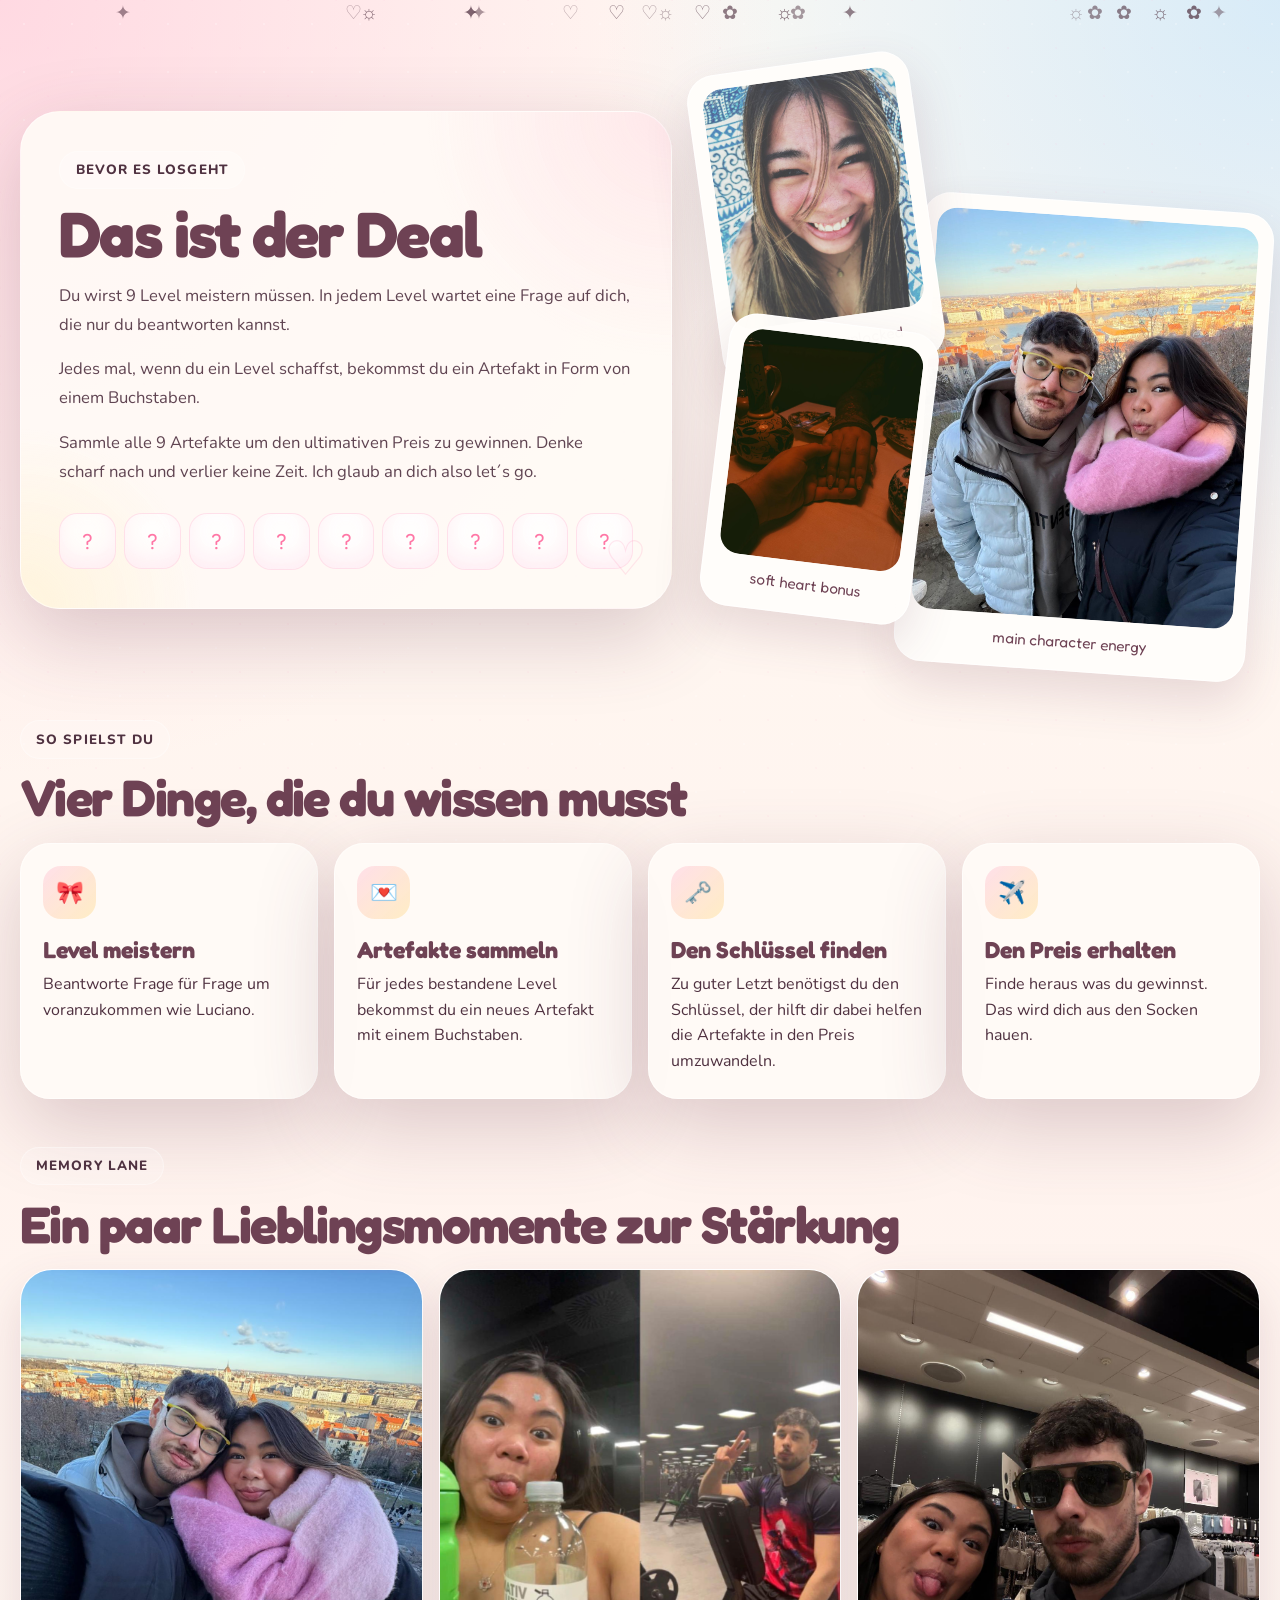
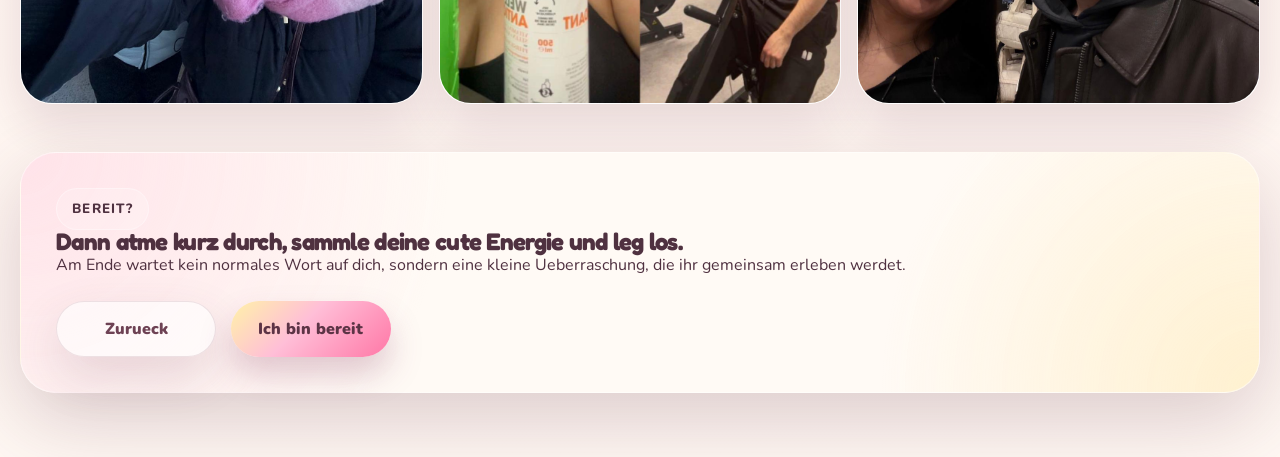
==== Niklas/explanation.html @ faf9d28f "Add files via upload" ====
<!DOCTYPE html>
<html lang="de">
  <head>
    <meta charset="UTF-8" />
    <meta
      name="viewport"
      content="width=device-width, initial-scale=1.0, viewport-fit=cover"
    />
    <meta http-equiv="Cache-Control" content="no-cache, no-store, must-revalidate" />
    <meta http-equiv="Pragma" content="no-cache" />
    <meta http-equiv="Expires" content="0" />
    <title>So funktioniert das Abenteuer</title>
    <meta
      name="description"
      content="Erklaerungsseite fuer ein suesses Jahrestags-Puzzle."
    />
    <link rel="preconnect" href="https://fonts.googleapis.com" />
    <link rel="preconnect" href="https://fonts.gstatic.com" crossorigin />
    <link
      href="https://fonts.googleapis.com/css2?family=Fredoka:wght@400;500;600;700&family=Nunito:wght@500;700;800&display=swap"
      rel="stylesheet"
    />
    <script>
      window.__assetVersion = String(Date.now());
      document.write(
        `<link rel="stylesheet" href="styles.css?v=${window.__assetVersion}" />`,
      );
    </script>
  </head>
  <body class="page page-explainer" id="top">
    <div class="page-sparkles" aria-hidden="true"></div>

    <main class="explainer-shell">
      <section class="intro-grid">
        <article class="story-card reveal">
          <p class="eyebrow">bevor es losgeht</p>
          <h1>Das ist der Deal</h1>
          <p class="story-copy">
             Du wirst 9 Level meistern müssen. In jedem Level wartet eine Frage auf dich, die nur du beantworten kannst.
          </p>
          <p class="story-copy">
            Jedes mal, wenn du ein Level schaffst, bekommst du ein Artefakt in Form von einem Buchstaben.
          </p>
          <p class="story-copy">
            Sammle alle 9 Artefakte um den ultimativen Preis zu gewinnen. Denke scharf nach und verlier keine Zeit. Ich glaub an dich also let´s go.
          </p>

          <div class="letter-preview" aria-label="Versteckte Buchstaben">
            <span>?</span>
            <span>?</span>
            <span>?</span>
            <span>?</span>
            <span>?</span>
            <span>?</span>
            <span>?</span>
            <span>?</span>
            <span>?</span>
          </div>
        </article>

        <aside class="polaroid-cluster reveal">
          <figure class="polaroid polaroid-large">
            <img
              src="assets/photos/IMG_0868.JPG"
              alt="Selfie von euch beiden mit Stadtblick"
              loading="eager"
            />
            <figcaption>main character energy</figcaption>
          </figure>
          <figure class="polaroid polaroid-small polaroid-top">
            <img
              src="assets/photos/IMG_0866.JPG"
              alt="Nahes Portrait mit einem grossen Lachen"
              loading="lazy"
            />
            <figcaption>happy clue unlocked</figcaption>
          </figure>
          <figure class="polaroid polaroid-small polaroid-bottom">
            <img
              src="assets/photos/IMG_0870.JPG"
              alt="Ein gehaltenes Haendchen beim Dinner"
              loading="lazy"
            />
            <figcaption>soft heart bonus</figcaption>
          </figure>
        </aside>
      </section>

      <section class="steps-section">
        <div class="section-heading reveal">
          <p class="eyebrow">so spielst du</p>
          <h2>Vier Dinge, die du wissen musst</h2>
        </div>

        <div class="steps-grid">
          <article class="step-card reveal">
            <span class="step-icon">🎀</span>
            <h3>Level meistern</h3>
            <p>
              Beantworte Frage für Frage um voranzukommen wie Luciano.
            </p>
          </article>

          <article class="step-card reveal">
            <span class="step-icon">💌</span>
            <h3>Artefakte sammeln</h3>
            <p>
              Für jedes bestandene Level bekommst du ein neues Artefakt mit
              einem Buchstaben.
            </p>
          </article>

          <article class="step-card reveal">
            <span class="step-icon">🗝️</span>
            <h3>Den Schlüssel finden</h3>
            <p>
              Zu guter Letzt benötigst du den Schlüssel, der hilft dir dabei helfen die Artefakte in den Preis umzuwandeln.
            </p>
          </article>

          <article class="step-card reveal">
            <span class="step-icon">✈️</span>
            <h3>Den Preis erhalten</h3>
            <p>
              Finde heraus was du gewinnst. Das wird dich aus den Socken hauen. 
            </p>
          </article>
        </div>
      </section>

      <section class="memory-strip-section reveal">
        <div class="section-heading">
          <p class="eyebrow">memory lane</p>
          <h2>Ein paar Lieblingsmomente zur Stärkung</h2>
        </div>

        <div class="memory-strip">
          <figure class="memory-card">
            <img
              src="assets/photos/IMG_0867.JPG"
              alt="Kuschel-Selfie von euch beiden mit Panorama im Hintergrund"
              loading="lazy"
            />
          </figure>
          <figure class="memory-card">
            <img
              src="assets/photos/IMG_0871.JPG"
              alt="Kussfoto im Aufzug"
              loading="lazy"
            />
          </figure>
          <figure class="memory-card">
            <img
              src="assets/photos/IMG_0876.JPG"
              alt="Portrait am Tisch in ruhiger Umgebung"
              loading="lazy"
            />
          </figure>
        </div>
      </section>

      <section class="closing-card reveal">
        <p class="eyebrow">bereit?</p>
        <h2>Dann atme kurz durch, sammle deine cute Energie und leg los.</h2>
        <p>
          Am Ende wartet kein normales Wort auf dich, sondern eine kleine
          Ueberraschung, die ihr gemeinsam erleben werdet.
        </p>

        <div class="closing-actions">
          <a class="secondary-button" href="index.html" data-nav>Zurueck</a>
          <a class="primary-button" href="game.html" data-nav>Ich bin bereit</a>
        </div>
      </section>
    </main>

    <script>
      document.write(
        `<script src="script.js?v=${window.__assetVersion}"><\/script>`,
      );
    </script>
  </body>
</html>
---- Niklas/styles.css ----
:root {
  --cream: #fff8f1;
  --paper: rgba(255, 250, 246, 0.92);
  --paper-strong: rgba(255, 253, 250, 0.98);
  --panel-glass: rgba(255, 247, 251, 0.2);
  --pink: #ff9abc;
  --pink-strong: #ff5f98;
  --pink-deep: #e14688;
  --peach: #ffc7aa;
  --butter: #ffe08b;
  --sky: #9ed5ff;
  --mint: #c9f3dc;
  --plum: #6e4254;
  --plum-deep: #4d2b3e;
  --cocoa: #4f3140;
  --ink-soft: rgba(79, 49, 64, 0.9);
  --line: rgba(133, 89, 109, 0.14);
  --line-strong: rgba(133, 89, 109, 0.22);
  --shadow: 0 26px 80px rgba(103, 58, 79, 0.24);
  --shadow-soft: 0 20px 48px rgba(103, 58, 79, 0.16);
  --shadow-ambient: 0 34px 110px rgba(110, 66, 84, 0.15);
  --radius-xl: 40px;
  --radius-lg: 30px;
  --radius-md: 24px;
  --radius-sm: 18px;
  --content-width: min(1240px, calc(100vw - 2.4rem));
  --safe-top: env(safe-area-inset-top, 0px);
  --safe-right: env(safe-area-inset-right, 0px);
  --safe-bottom: env(safe-area-inset-bottom, 0px);
  --safe-left: env(safe-area-inset-left, 0px);
  --ease-smooth: cubic-bezier(0.22, 1, 0.36, 1);
}

*,
*::before,
*::after {
  box-sizing: border-box;
}

html {
  scroll-behavior: smooth;
}

body {
  margin: 0;
  min-height: 100dvh;
  min-height: 100svh;
  font-family: "Nunito", sans-serif;
  -webkit-text-size-adjust: 100%;
  text-size-adjust: 100%;
  color: var(--cocoa);
  background:
    radial-gradient(circle at top left, rgba(255, 190, 212, 0.55), transparent 32%),
    radial-gradient(circle at top right, rgba(158, 213, 255, 0.4), transparent 28%),
    linear-gradient(180deg, #fffaf3 0%, #fff3ee 54%, #fff8f3 100%);
  overflow-x: hidden;
}

body::before {
  content: "";
  position: fixed;
  inset: 0;
  background-image:
    radial-gradient(rgba(255, 255, 255, 0.34) 0.8px, transparent 0.8px),
    radial-gradient(rgba(255, 197, 220, 0.16) 1px, transparent 1px);
  background-position: 0 0, 24px 24px;
  background-size: 48px 48px;
  pointer-events: none;
  opacity: 0.7;
  z-index: -2;
}

body.is-modal-open {
  overflow: hidden;
}

body.is-gift-open {
  overflow: hidden;
}

img {
  display: block;
  max-width: 100%;
}

a {
  color: inherit;
  text-decoration: none;
}

button,
a,
input,
textarea {
  -webkit-tap-highlight-color: transparent;
}

button,
a {
  touch-action: manipulation;
}

button,
input,
textarea {
  font: inherit;
}

button {
  border: 0;
  background: none;
  cursor: pointer;
  padding: 0;
}

input,
textarea {
  width: 100%;
  border: 0;
  background: transparent;
  color: var(--plum-deep);
  outline: none;
}

input::placeholder,
textarea::placeholder {
  color: rgba(110, 66, 84, 0.42);
}

.page {
  opacity: 0;
  transform: translateY(18px) scale(0.99);
  transition:
    opacity 0.65s var(--ease-smooth),
    transform 0.65s var(--ease-smooth);
}

.page.is-ready {
  opacity: 1;
  transform: none;
}

.page.is-leaving {
  opacity: 0;
  transform: translateY(-8px) scale(1.01);
}

.page-home,
.page-explainer,
.page-game {
  position: relative;
  isolation: isolate;
}

.page-home-video {
  background: #050507;
}

.page-home-video::before {
  display: none;
}

.intro-orb {
  position: fixed;
  z-index: -1;
  border-radius: 999px;
  filter: blur(20px);
  pointer-events: none;
  opacity: 0.9;
}

.intro-orb-left {
  inset: 12% auto auto -10%;
  width: min(34rem, 42vw);
  height: min(34rem, 42vw);
  background:
    radial-gradient(circle, rgba(255, 177, 214, 0.46) 0%, rgba(255, 177, 214, 0) 72%);
}

.intro-orb-right {
  inset: auto -10% 8% auto;
  width: min(30rem, 38vw);
  height: min(30rem, 38vw);
  background:
    radial-gradient(circle, rgba(255, 224, 155, 0.34) 0%, rgba(255, 224, 155, 0) 74%);
}

.floating-charms,
.page-sparkles {
  position: fixed;
  inset: 0;
  pointer-events: none;
  overflow: hidden;
  z-index: 1;
}

.sparkle {
  position: absolute;
  font-size: clamp(0.85rem, 2vw, 1.2rem);
  animation: floaty var(--duration, 12s) linear infinite;
  opacity: 0.8;
  filter: drop-shadow(0 6px 12px rgba(255, 255, 255, 0.3));
}

.hero-photo {
  position: fixed;
  inset: 0;
  z-index: -3;
  background-image:
    linear-gradient(180deg, rgba(49, 25, 38, 0.05), rgba(49, 25, 38, 0.5)),
    linear-gradient(115deg, rgba(255, 163, 194, 0.28), rgba(255, 210, 136, 0.18)),
    url("assets/photos/IMG_0867.JPG");
  background-size: cover;
  background-position: center;
  transform: scale(1.05);
  animation: slow-pan 18s ease-in-out infinite alternate;
}

.intro-video-shell {
  position: fixed;
  inset: 0;
  z-index: -3;
  overflow: hidden;
  background: #050507;
}

.intro-video {
  position: relative;
  z-index: 1;
  width: 100%;
  height: 100%;
  object-fit: cover;
  object-position: center center;
  transform: scale(1.02);
  opacity: 0;
  transition:
    transform 0.8s var(--ease-smooth),
    filter 0.8s var(--ease-smooth),
    opacity 0.8s var(--ease-smooth);
}

.page-home-video.is-intro-primed .intro-video,
.page-home-video.is-intro-loading .intro-video,
.page-home-video.is-intro-playing .intro-video,
.page-home-video.is-intro-complete .intro-video {
  opacity: 1;
}

.intro-video-poster {
  position: absolute;
  inset: 0;
  z-index: 2;
  width: 100%;
  height: 100%;
  object-fit: cover;
  object-position: center center;
  opacity: 1;
  transition: opacity 0.55s var(--ease-smooth);
  pointer-events: none;
}

.intro-video-vignette {
  position: absolute;
  inset: 0;
  z-index: 3;
  background:
    linear-gradient(90deg, rgba(20, 14, 18, 0.72) 0%, rgba(20, 14, 18, 0.46) 24%, rgba(20, 14, 18, 0.12) 44%, rgba(20, 14, 18, 0.08) 100%),
    linear-gradient(180deg, rgba(12, 10, 14, 0.12), rgba(12, 10, 14, 0.3));
  pointer-events: none;
  transition: opacity 0.5s var(--ease-smooth);
}

.page-home-video.is-intro-playing .intro-video-poster,
.page-home-video.is-intro-complete .intro-video-poster {
  opacity: 0;
}

.intro-home-shell {
  position: relative;
  min-height: 100dvh;
  min-height: 100svh;
  display: flex;
  align-items: center;
  justify-content: center;
  padding: clamp(1.4rem, 3vw, 3rem);
}

.intro-stage-shell {
  width: auto;
  color: rgba(255, 248, 244, 0.98);
}

.intro-invitation-card {
  position: relative;
  z-index: 2;
  display: grid;
  justify-items: center;
  gap: 1rem;
  width: auto;
  padding: 0;
  text-align: center;
  transition:
    opacity 0.7s var(--ease-smooth),
    transform 0.65s var(--ease-smooth),
    filter 0.7s var(--ease-smooth);
}

.intro-action-cluster {
  display: grid;
  justify-items: center;
}

.intro-go-button {
  display: inline-grid;
  place-items: center;
  min-width: clamp(7rem, 12vw, 8rem);
  min-height: 3.55rem;
  padding: 0.9rem 1.4rem;
  border-radius: 999px;
  background:
    linear-gradient(180deg, rgba(255, 246, 233, 0.14), rgba(255, 246, 233, 0.08));
  color: rgba(255, 244, 236, 0.96);
  font-family: "Fredoka", sans-serif;
  font-size: clamp(1rem, 1.8vw, 1.16rem);
  font-weight: 700;
  letter-spacing: 0.08em;
  box-shadow:
    0 18px 40px rgba(19, 11, 18, 0.24),
    inset 0 1px 0 rgba(255, 255, 255, 0.14);
  border: 1px solid rgba(255, 248, 240, 0.18);
  position: relative;
  isolation: isolate;
  transition:
    transform 0.28s var(--ease-smooth),
    box-shadow 0.28s var(--ease-smooth),
    opacity 0.45s var(--ease-smooth);
}

.intro-go-button::before,
.intro-go-button::after {
  content: "";
  position: absolute;
  inset: -0.45rem;
  z-index: -1;
  border-radius: inherit;
  border: 1px solid rgba(255, 240, 214, 0.1);
  opacity: 0.42;
  transition:
    transform 0.28s var(--ease-smooth),
    opacity 0.28s var(--ease-smooth);
}

.intro-go-button::after {
  inset: -0.85rem;
  opacity: 0.18;
  border-color: rgba(255, 205, 123, 0.14);
}

.intro-go-button span {
  position: relative;
  z-index: 1;
}

.intro-go-button:hover,
.intro-go-button:focus-visible {
  transform: translateY(-2px) scale(1.015);
  box-shadow:
    0 22px 46px rgba(19, 11, 18, 0.28),
    inset 0 1px 0 rgba(255, 255, 255, 0.18);
}

.intro-go-button:hover::before,
.intro-go-button:focus-visible::before {
  transform: scale(1.02);
}

.intro-go-button:hover::after,
.intro-go-button:focus-visible::after {
  transform: scale(1.04);
  opacity: 0.24;
}

.page-home-video.is-intro-playing .intro-invitation-card {
  opacity: 0;
  filter: blur(14px);
  transform: translateX(-18px) scale(0.97);
  pointer-events: none;
}

.page-home-video.is-intro-complete .intro-go-button {
  opacity: 0;
  transform: scale(0.9);
  pointer-events: none;
}

.page-home-video.is-intro-loading .intro-go-button {
  transform: scale(1.02);
  box-shadow:
    0 22px 48px rgba(19, 11, 18, 0.3),
    inset 0 1px 0 rgba(255, 255, 255, 0.16);
}

.page-home-video.is-intro-loading .intro-video,
.page-home-video.is-intro-playing .intro-video {
  transform: scale(1);
  filter: saturate(1.03) contrast(1.02);
}

.page-home-video.is-intro-playing .intro-video-vignette {
  opacity: 0.18;
}

.page-home-video.is-intro-complete .intro-video {
  transform: scale(1.035);
  filter: saturate(1.04) contrast(1.03) brightness(0.9);
}

.page-home-video.is-intro-complete .intro-video-vignette {
  opacity: 0.34;
}

.intro-finale-shell {
  display: grid;
  justify-items: center;
  gap: 0.9rem;
  margin-top: 0.1rem;
  opacity: 0;
  visibility: hidden;
  pointer-events: none;
  filter: blur(10px);
  transform: translateY(24px) scale(0.94);
  transition:
    opacity 0.95s var(--ease-smooth),
    transform 0.95s var(--ease-smooth),
    filter 0.95s var(--ease-smooth),
    visibility 0s linear 0.95s;
}

.intro-finale-eyebrow {
  margin: 0;
  font-size: 0.76rem;
  font-weight: 900;
  letter-spacing: 0.18em;
  text-transform: uppercase;
  color: rgba(255, 229, 206, 0.82);
  text-shadow: 0 10px 28px rgba(0, 0, 0, 0.26);
}

.intro-enter-button {
  display: inline-flex;
  align-items: center;
  justify-content: center;
  min-width: clamp(12rem, 26vw, 15rem);
  min-height: 4.25rem;
  padding: 1rem 1.8rem;
  border-radius: 999px;
  background: rgba(255, 251, 247, 0.1);
  color: rgba(255, 248, 242, 0.96);
  font-family: "Fredoka", sans-serif;
  font-size: clamp(1.1rem, 2vw, 1.32rem);
  font-weight: 700;
  letter-spacing: 0.03em;
  box-shadow:
    0 24px 64px rgba(7, 4, 8, 0.28),
    inset 0 1px 0 rgba(255, 255, 255, 0.42);
  border: 1px solid rgba(255, 255, 255, 0.34);
  backdrop-filter: blur(18px) saturate(1.08);
  -webkit-backdrop-filter: blur(18px) saturate(1.08);
  text-shadow: 0 10px 30px rgba(0, 0, 0, 0.24);
  transition:
    transform 0.28s var(--ease-smooth),
    box-shadow 0.28s var(--ease-smooth),
    filter 0.28s var(--ease-smooth),
    background 0.28s var(--ease-smooth),
    border-color 0.28s var(--ease-smooth);
}

.intro-enter-button:hover,
.intro-enter-button:focus-visible {
  transform: translateY(-3px) scale(1.018);
  box-shadow:
    0 30px 72px rgba(7, 4, 8, 0.34),
    inset 0 1px 0 rgba(255, 255, 255, 0.56);
  filter: saturate(1.06);
  background: rgba(255, 251, 247, 0.14);
  border-color: rgba(255, 255, 255, 0.5);
}

.page-home-video.is-intro-complete .intro-finale-shell {
  opacity: 1;
  visibility: visible;
  pointer-events: auto;
  filter: blur(0);
  transform: translateY(0) scale(1);
  transition-delay: 0.08s;
}

@media (max-aspect-ratio: 4 / 5) {
  .intro-video {
    object-fit: cover;
    object-position: 72% center;
  }

  .intro-video-poster {
    object-position: 72% center;
  }

  .intro-stage-shell {
    width: auto;
  }

  .intro-go-button {
    min-width: 6.65rem;
    min-height: 3.35rem;
    font-size: 0.98rem;
  }

  .intro-enter-button {
    min-width: clamp(11.5rem, 56vw, 14rem);
    min-height: 4rem;
  }
}

.hero-glow,
.game-aurora {
  position: fixed;
  border-radius: 999px;
  filter: blur(14px);
  pointer-events: none;
}

.hero-glow {
  z-index: -1;
}

.hero-glow-left {
  inset: auto auto 10% -8%;
  width: 34vw;
  height: 34vw;
  background: rgba(255, 178, 205, 0.32);
}

.hero-glow-right {
  inset: 10% -8% auto auto;
  width: 30vw;
  height: 30vw;
  background: rgba(255, 229, 154, 0.26);
}

.game-aurora {
  z-index: -1;
  opacity: 0.7;
}

.game-aurora-left {
  inset: auto auto 12% -10%;
  width: 30rem;
  height: 30rem;
  background: rgba(255, 174, 204, 0.28);
}

.game-aurora-right {
  inset: 4% -8% auto auto;
  width: 28rem;
  height: 28rem;
  background: rgba(157, 217, 255, 0.22);
}

.hero-shell,
.explainer-shell,
.game-topbar,
.game-shell {
  width: var(--content-width);
  margin: 0 auto;
}

.hero-shell {
  min-height: 100svh;
  display: grid;
  place-items: center;
  padding: 2rem 0;
}

.hero-card,
.story-card,
.step-card,
.closing-card,
.game-visual-card,
.quest-card,
.inventory-panel,
.levels-panel {
  border: 1px solid rgba(255, 255, 255, 0.46);
  box-shadow: var(--shadow);
}

.hero-card {
  width: min(42rem, 100%);
  background: rgba(255, 247, 251, 0.18);
  backdrop-filter: blur(22px);
  -webkit-backdrop-filter: blur(22px);
  border-radius: 42px;
  padding: clamp(2rem, 4vw, 3rem);
  text-align: center;
  color: #fffafc;
}

.eyebrow {
  display: inline-flex;
  align-items: center;
  gap: 0.45rem;
  margin: 0 0 0.9rem;
  padding: 0.55rem 0.95rem;
  border-radius: 999px;
  font-size: 0.84rem;
  font-weight: 800;
  letter-spacing: 0.08em;
  text-transform: uppercase;
  background: rgba(255, 255, 255, 0.18);
  border: 1px solid rgba(255, 255, 255, 0.34);
}

.eyebrow-soft {
  background: rgba(255, 255, 255, 0.72);
  border-color: rgba(141, 93, 113, 0.14);
  color: var(--plum);
}

.hero-card h1,
.story-card h1,
.section-heading h2,
.closing-card h2,
.game-brand h1,
.stage-photo-text h2,
.quest-header h2,
.panel-heading h2,
.artifact-modal-panel h2 {
  margin: 0;
  font-family: "Fredoka", sans-serif;
  font-weight: 700;
  line-height: 0.97;
  letter-spacing: -0.03em;
}

.hero-card h1 {
  font-size: clamp(3.1rem, 8vw, 5.8rem);
  text-wrap: balance;
}

.hero-copy {
  width: min(28rem, 100%);
  margin: 1.25rem auto 0;
  font-size: clamp(1rem, 2.6vw, 1.16rem);
  line-height: 1.65;
  color: rgba(255, 248, 252, 0.94);
}

.hero-pills {
  display: flex;
  flex-wrap: wrap;
  justify-content: center;
  gap: 0.8rem;
  margin-top: 1.7rem;
}

.hero-pills span {
  padding: 0.7rem 1rem;
  border-radius: 999px;
  background: rgba(255, 255, 255, 0.16);
  border: 1px solid rgba(255, 255, 255, 0.28);
  font-weight: 800;
  color: #fff7fb;
}

.primary-button,
.secondary-button,
.ghost-button,
.text-button,
.topbar-link {
  transition:
    transform 0.24s var(--ease-smooth),
    box-shadow 0.24s var(--ease-smooth),
    background-color 0.24s var(--ease-smooth),
    color 0.24s var(--ease-smooth),
    border-color 0.24s var(--ease-smooth),
    opacity 0.24s var(--ease-smooth);
}

.primary-button,
.secondary-button,
.ghost-button {
  display: inline-flex;
  justify-content: center;
  align-items: center;
  min-width: 10rem;
  padding: 1rem 1.6rem;
  border-radius: 999px;
  font-weight: 900;
  font-size: 1rem;
}

.primary-button {
  position: relative;
  isolation: isolate;
  overflow: hidden;
  background: linear-gradient(135deg, #fff2a8 0%, #ffbed7 44%, #ff77a6 100%);
  color: #5d3446;
  box-shadow: 0 18px 32px rgba(140, 66, 101, 0.26);
}

.primary-button::before {
  content: "";
  position: absolute;
  inset: 0;
  z-index: -1;
  background: linear-gradient(
    110deg,
    transparent 16%,
    rgba(255, 255, 255, 0.38) 48%,
    transparent 82%
  );
  transform: translateX(-125%);
}

.primary-button:hover::before,
.primary-button:focus-visible::before {
  animation: button-shine 1s var(--ease-smooth);
}

.secondary-button,
.ghost-button,
.topbar-link {
  background: rgba(255, 255, 255, 0.62);
  color: var(--plum);
  border: 1px solid rgba(141, 93, 113, 0.16);
  box-shadow: var(--shadow-soft);
}

.ghost-button {
  min-width: 0;
  padding: 0.9rem 1.2rem;
  background: rgba(255, 255, 255, 0.46);
  box-shadow: none;
}

.primary-button:hover,
.primary-button:focus-visible,
.secondary-button:hover,
.secondary-button:focus-visible,
.ghost-button:hover,
.ghost-button:focus-visible,
.topbar-link:hover,
.topbar-link:focus-visible,
.text-button:hover,
.text-button:focus-visible {
  transform: translateY(-3px) scale(1.02);
}

.primary-button--compact {
  min-width: 13rem;
  padding-inline: 1.5rem;
}

.hero-card .primary-button {
  margin-top: 1.95rem;
}

.page-explainer {
  position: relative;
}

.explainer-shell {
  padding: clamp(1.4rem, 3vw, 2rem) 0 clamp(3rem, 5vw, 4.5rem);
}

.intro-grid {
  display: grid;
  grid-template-columns: 1.08fr 0.92fr;
  gap: clamp(1.3rem, 3vw, 2rem);
  align-items: center;
  margin-top: 1rem;
}

.story-card {
  position: relative;
  overflow: hidden;
  padding: clamp(1.6rem, 3vw, 2.4rem);
  border-radius: var(--radius-xl);
  background:
    radial-gradient(circle at top right, rgba(255, 184, 205, 0.28), transparent 30%),
    radial-gradient(circle at bottom left, rgba(255, 233, 162, 0.3), transparent 22%),
    var(--paper);
}

.story-card::after {
  content: "♡";
  position: absolute;
  right: 1.5rem;
  bottom: 1rem;
  font-size: 3rem;
  color: rgba(255, 149, 188, 0.22);
}

.story-card h1 {
  font-size: clamp(2.6rem, 5vw, 4.4rem);
  color: var(--plum);
  text-wrap: balance;
}

.story-copy {
  margin: 1rem 0 0;
  font-size: 1.04rem;
  line-height: 1.74;
  color: var(--ink-soft);
}

.letter-preview {
  display: grid;
  grid-template-columns: repeat(9, minmax(0, 1fr));
  gap: 0.5rem;
  margin-top: 1.6rem;
}

.letter-preview span {
  display: grid;
  place-items: center;
  aspect-ratio: 1;
  border-radius: 18px;
  font-family: "Fredoka", sans-serif;
  font-size: 1.35rem;
  color: #ff77a6;
  background: rgba(255, 255, 255, 0.8);
  border: 1px solid rgba(255, 166, 195, 0.34);
  box-shadow: inset 0 -10px 20px rgba(255, 220, 232, 0.45);
}

.polaroid-cluster {
  position: relative;
  min-height: 39rem;
}

.polaroid {
  position: absolute;
  margin: 0;
  padding: 0.9rem 0.9rem 1.2rem;
  border-radius: 28px;
  background: var(--paper-strong);
  box-shadow: var(--shadow-soft);
  border: 1px solid rgba(255, 255, 255, 0.75);
}

.polaroid img {
  width: 100%;
  aspect-ratio: 4 / 5;
  object-fit: cover;
  border-radius: 20px;
}

.polaroid figcaption {
  padding-top: 0.85rem;
  text-align: center;
  font-family: "Fredoka", sans-serif;
  font-size: 0.95rem;
  color: var(--plum);
}

.polaroid-large {
  right: 0;
  bottom: 0;
  width: min(22rem, 82%);
  transform: rotate(4deg);
}

.polaroid-top {
  left: 0;
  top: 0.9rem;
  width: min(14rem, 52%);
  transform: rotate(-8deg);
}

.polaroid-bottom {
  left: 0.6rem;
  bottom: 3.5rem;
  width: min(13.2rem, 48%);
  transform: rotate(7deg);
}

.steps-section,
.memory-strip-section,
.closing-card {
  margin-top: clamp(2rem, 4vw, 3rem);
}

.section-heading h2 {
  font-size: clamp(2.2rem, 4vw, 3.3rem);
  color: var(--plum);
}

.steps-grid {
  display: grid;
  grid-template-columns: repeat(4, minmax(0, 1fr));
  gap: 1rem;
  margin-top: 1.25rem;
}

.step-card {
  padding: 1.4rem;
  border-radius: 30px;
  background: rgba(255, 251, 247, 0.9);
}

.step-icon {
  display: inline-grid;
  place-items: center;
  width: 3.3rem;
  height: 3.3rem;
  border-radius: 18px;
  background: linear-gradient(135deg, rgba(255, 196, 219, 0.5), rgba(255, 231, 177, 0.72));
  font-size: 1.4rem;
}

.step-card h3 {
  margin: 1rem 0 0.55rem;
  font-family: "Fredoka", sans-serif;
  font-size: 1.45rem;
  color: var(--plum);
}

.step-card p,
.closing-card p {
  margin: 0;
  line-height: 1.62;
}

.memory-strip {
  display: grid;
  grid-template-columns: repeat(3, minmax(0, 1fr));
  gap: 1rem;
  margin-top: 1.25rem;
}

.memory-card {
  margin: 0;
  border-radius: 32px;
  overflow: hidden;
  background: rgba(255, 255, 255, 0.72);
  box-shadow: var(--shadow-soft);
  border: 1px solid rgba(255, 255, 255, 0.65);
  aspect-ratio: 1 / 1.08;
}

.memory-card img {
  width: 100%;
  height: 100%;
  object-fit: cover;
}

.closing-card {
  padding: clamp(1.5rem, 3vw, 2.2rem);
  border-radius: 36px;
  background:
    radial-gradient(circle at top left, rgba(255, 217, 228, 0.7), transparent 34%),
    radial-gradient(circle at bottom right, rgba(255, 232, 173, 0.52), transparent 30%),
    rgba(255, 250, 245, 0.94);
}

.closing-actions {
  display: flex;
  flex-wrap: wrap;
  gap: 0.9rem;
  margin-top: 1.4rem;
}

.page-game {
  background:
    radial-gradient(circle at top left, rgba(255, 192, 212, 0.45), transparent 28%),
    radial-gradient(circle at top right, rgba(153, 220, 255, 0.24), transparent 24%),
    linear-gradient(180deg, #fff7f5 0%, #fff4ef 38%, #fff9f4 100%);
}

.game-topbar {
  position: sticky;
  top: 1rem;
  z-index: 12;
  display: flex;
  align-items: center;
  justify-content: space-between;
  gap: 1rem;
  padding: 1rem 1.2rem;
  margin-top: 1rem;
  border-radius: 30px;
  background: rgba(255, 249, 246, 0.72);
  backdrop-filter: blur(18px);
  -webkit-backdrop-filter: blur(18px);
  border: 1px solid rgba(255, 255, 255, 0.58);
  box-shadow: var(--shadow-ambient);
}

.game-brand {
  text-align: center;
}

.game-brand h1 {
  font-size: clamp(1.9rem, 4vw, 3rem);
  color: var(--plum);
}

.topbar-link {
  display: inline-flex;
  align-items: center;
  justify-content: center;
  min-height: 3rem;
  padding: 0.9rem 1.1rem;
  border-radius: 999px;
  font-weight: 800;
}

.text-button {
  padding: 0.75rem 1rem;
  border-radius: 999px;
  font-weight: 800;
  color: rgba(79, 49, 64, 0.72);
}

.game-shell {
  display: grid;
  grid-template-columns: minmax(0, 1.3fr) minmax(320px, 0.92fr);
  gap: 1.2rem;
  padding: 1.2rem 0 3.4rem;
  align-items: start;
}

.game-main-column,
.game-side-column {
  display: grid;
  gap: 1.15rem;
}

.game-side-column {
  position: sticky;
  top: 7rem;
}

.game-visual-card,
.quest-card,
.inventory-panel,
.levels-panel {
  position: relative;
  overflow: hidden;
  border-radius: 36px;
  background:
    radial-gradient(circle at top right, rgba(255, 209, 223, 0.22), transparent 30%),
    rgba(255, 252, 249, 0.88);
  backdrop-filter: blur(18px);
  -webkit-backdrop-filter: blur(18px);
}

.game-visual-card {
  padding: 0;
  overflow: hidden;
}

.stage-photo-frame {
  position: relative;
  overflow: hidden;
  border-radius: inherit;
  min-height: clamp(34rem, 58vh, 44rem);
  background: rgba(255, 255, 255, 0.54);
}

.stage-photo {
  width: 100%;
  height: 100%;
  object-fit: cover;
  transition:
    transform 0.75s var(--ease-smooth),
    filter 0.75s var(--ease-smooth);
}

.stage-photo-overlay {
  position: absolute;
  inset: 0;
  background:
    linear-gradient(180deg, rgba(49, 28, 41, 0.02) 0%, rgba(49, 28, 41, 0.12) 34%, rgba(25, 14, 20, 0.78) 100%),
    linear-gradient(90deg, rgba(26, 15, 22, 0.32) 0%, rgba(26, 15, 22, 0.08) 34%, rgba(26, 15, 22, 0.08) 100%),
    radial-gradient(circle at top right, rgba(255, 191, 214, 0.16), transparent 26%);
}

.stage-photo-copy {
  position: absolute;
  inset: auto 1.25rem 1.25rem;
  display: grid;
  gap: 0.95rem;
  width: min(46rem, calc(100% - 2.5rem));
  color: #fff8fb;
}

.stage-photo-badges {
  display: flex;
  flex-wrap: wrap;
  gap: 0.7rem;
  margin: 0;
}

.stage-badge {
  display: inline-flex;
  align-items: center;
  justify-content: center;
  min-height: 3rem;
  padding: 0.72rem 1.15rem;
  border-radius: 999px;
  background:
    linear-gradient(180deg, rgba(255, 250, 247, 0.28), rgba(255, 250, 247, 0.18));
  border: 1px solid rgba(255, 255, 255, 0.34);
  box-shadow:
    0 18px 40px rgba(20, 11, 17, 0.2),
    inset 0 1px 0 rgba(255, 255, 255, 0.24);
  backdrop-filter: blur(18px);
  -webkit-backdrop-filter: blur(18px);
  font-size: 0.94rem;
  font-weight: 900;
  letter-spacing: 0.05em;
  text-transform: uppercase;
}

.stage-photo-text {
  position: relative;
  display: grid;
  gap: 0.7rem;
  width: min(40rem, 100%);
  padding: 1.3rem 1.35rem 1.45rem;
  border-radius: 32px;
  background:
    linear-gradient(180deg, rgba(40, 23, 33, 0.18), rgba(40, 23, 33, 0.42));
  border: 1px solid rgba(255, 255, 255, 0.14);
  box-shadow:
    0 30px 72px rgba(18, 10, 16, 0.28),
    inset 0 1px 0 rgba(255, 255, 255, 0.14);
  backdrop-filter: blur(18px);
  -webkit-backdrop-filter: blur(18px);
}

.stage-photo-text::before {
  content: "";
  width: 4.2rem;
  height: 0.26rem;
  border-radius: 999px;
  background: linear-gradient(90deg, rgba(255, 213, 114, 0.96), rgba(255, 137, 183, 0.96));
  box-shadow: 0 8px 20px rgba(255, 135, 181, 0.28);
}

.stage-kicker {
  margin: 0;
  font-size: 0.78rem;
  font-weight: 900;
  letter-spacing: 0.18em;
  text-transform: uppercase;
  color: rgba(255, 236, 243, 0.78);
}

.stage-photo-text h2 {
  margin: 0;
  font-size: clamp(3.45rem, 6.2vw, 5.8rem);
  line-height: 0.92;
  letter-spacing: -0.05em;
  text-wrap: balance;
  text-shadow: 0 18px 44px rgba(0, 0, 0, 0.28);
}

.quest-card,
.inventory-panel,
.levels-panel {
  padding: 1.35rem;
}

.quest-header {
  display: flex;
  justify-content: space-between;
  align-items: start;
  gap: 1rem;
}

.quest-header h2 {
  font-size: clamp(2rem, 4vw, 3rem);
  color: var(--plum);
  text-wrap: balance;
}

.quest-progress-card {
  min-width: 8.9rem;
  padding: 1rem 1rem 0.9rem;
  border-radius: 24px;
  background: linear-gradient(180deg, rgba(255, 241, 247, 0.92), rgba(255, 255, 255, 0.68));
  border: 1px solid rgba(255, 190, 212, 0.32);
  text-align: right;
}

.quest-progress-value {
  display: block;
  font-family: "Fredoka", sans-serif;
  font-size: 1.8rem;
  color: var(--pink-deep);
}

.quest-progress-label {
  display: block;
  margin-top: 0.2rem;
  font-size: 0.82rem;
  font-weight: 800;
  letter-spacing: 0.06em;
  text-transform: uppercase;
  color: rgba(79, 49, 64, 0.52);
}

.progress-bar-shell {
  position: relative;
  overflow: hidden;
  width: 100%;
  height: 0.92rem;
  margin-top: 1.2rem;
  border-radius: 999px;
  background: rgba(255, 223, 234, 0.75);
}

.progress-bar-fill {
  position: relative;
  overflow: hidden;
  width: 0;
  height: 100%;
  border-radius: inherit;
  background:
    linear-gradient(90deg, #ff8ab2 0%, #ffb1d0 38%, #ffe68f 100%);
  box-shadow: 0 0 16px rgba(255, 121, 167, 0.22);
  transition: width 0.9s var(--ease-smooth);
}

.progress-bar-fill::after {
  content: "";
  position: absolute;
  inset: 0;
  background: linear-gradient(
    110deg,
    transparent 0%,
    rgba(255, 255, 255, 0.45) 36%,
    transparent 72%
  );
  animation: progress-sheen 2.8s linear infinite;
}

.quest-copy {
  margin-top: 1.25rem;
}

.quest-prompt {
  margin: 0;
  font-size: clamp(1.15rem, 2vw, 1.3rem);
  line-height: 1.7;
  color: var(--plum-deep);
  white-space: pre-line;
}

.quest-helper {
  margin: 0.75rem 0 0;
  font-size: 0.98rem;
  line-height: 1.65;
  color: rgba(79, 49, 64, 0.64);
  white-space: pre-line;
}

.quest-state {
  margin-top: 1.25rem;
}

.field-label {
  display: inline-block;
  margin-bottom: 0.65rem;
  font-size: 0.96rem;
  font-weight: 800;
  color: var(--plum);
}

.answer-form {
  display: block;
}

.answer-shell {
  display: grid;
  grid-template-columns: minmax(0, 1fr) auto;
  gap: 0.9rem;
  align-items: center;
  padding: 0.8rem;
  border-radius: 26px;
  background:
    linear-gradient(180deg, rgba(255, 255, 255, 0.92), rgba(255, 246, 250, 0.82));
  border: 1px solid rgba(255, 190, 212, 0.36);
  box-shadow: inset 0 1px 0 rgba(255, 255, 255, 0.7);
  transition:
    border-color 0.24s var(--ease-smooth),
    box-shadow 0.24s var(--ease-smooth),
    transform 0.24s var(--ease-smooth);
}

.answer-shell:focus-within {
  border-color: rgba(225, 70, 136, 0.5);
  box-shadow:
    0 0 0 6px rgba(255, 176, 208, 0.16),
    inset 0 1px 0 rgba(255, 255, 255, 0.9);
  transform: translateY(-1px);
}

.answer-input-region {
  min-width: 0;
}

.answer-input {
  min-height: 3.25rem;
  font-size: 1.06rem;
  font-weight: 800;
}

.answer-input--textarea {
  min-height: 7.5rem;
  resize: vertical;
  padding-top: 0.5rem;
}

.quest-actions {
  display: flex;
  flex-wrap: wrap;
  gap: 0.75rem;
  margin-top: 0.95rem;
}

.hint-card,
.feedback-bubble,
.quest-empty-state {
  margin-top: 1rem;
  border-radius: 24px;
  padding: 1rem 1.05rem;
}

.hint-card {
  background:
    radial-gradient(circle at top right, rgba(255, 224, 167, 0.56), transparent 34%),
    rgba(255, 249, 239, 0.96);
  border: 1px solid rgba(255, 211, 124, 0.32);
}

.hint-card-label {
  margin: 0;
  font-size: 0.8rem;
  font-weight: 900;
  letter-spacing: 0.08em;
  text-transform: uppercase;
  color: rgba(79, 49, 64, 0.5);
}

.hint-card-copy {
  margin: 0.45rem 0 0;
  line-height: 1.65;
  white-space: pre-line;
}

.feedback-bubble {
  border: 1px solid transparent;
  opacity: 0;
  transform: translateY(10px);
  transition:
    opacity 0.35s var(--ease-smooth),
    transform 0.35s var(--ease-smooth);
}

.feedback-bubble.is-visible {
  opacity: 1;
  transform: translateY(0);
}

.feedback-bubble[data-tone="success"] {
  background: rgba(231, 255, 242, 0.92);
  border-color: rgba(122, 202, 148, 0.34);
  color: #2e6641;
}

.feedback-bubble[data-tone="error"] {
  background: rgba(255, 241, 245, 0.95);
  border-color: rgba(239, 120, 160, 0.28);
  color: #914461;
}

.feedback-bubble[data-tone="info"] {
  background: rgba(241, 248, 255, 0.95);
  border-color: rgba(121, 177, 221, 0.28);
  color: #38627d;
}

.quest-empty-state {
  background:
    radial-gradient(circle at top right, rgba(255, 209, 223, 0.35), transparent 34%),
    rgba(255, 252, 247, 0.98);
  border: 1px dashed rgba(225, 70, 136, 0.24);
}

.quest-empty-state h3 {
  margin: 0;
  font-family: "Fredoka", sans-serif;
  font-size: 1.6rem;
  color: var(--plum);
}

.quest-empty-state p {
  margin: 0.6rem 0 0;
  line-height: 1.65;
}

.quest-card.is-level-complete {
  box-shadow:
    var(--shadow),
    0 0 0 1px rgba(255, 195, 214, 0.3) inset;
}

.panel-heading h2 {
  font-size: clamp(1.7rem, 3vw, 2.45rem);
  color: var(--plum);
}

.artifact-grid {
  display: grid;
  grid-template-columns: repeat(3, minmax(0, 1fr));
  gap: 0.9rem;
  margin-top: 1rem;
}

.artifact-slot {
  position: relative;
  isolation: isolate;
  overflow: hidden;
  aspect-ratio: 1 / 1.08;
  min-height: 0;
  border-radius: 28px;
  padding: 0;
  background:
    linear-gradient(180deg, rgba(255, 255, 255, 0.88), rgba(255, 243, 248, 0.76));
  border: 1px solid rgba(255, 199, 221, 0.28);
  box-shadow:
    inset 0 1px 0 rgba(255, 255, 255, 0.74),
    0 18px 36px rgba(126, 70, 95, 0.08);
  transition:
    transform 0.32s var(--ease-smooth),
    box-shadow 0.32s var(--ease-smooth),
    border-color 0.32s var(--ease-smooth),
    filter 0.32s var(--ease-smooth);
}

.artifact-slot::before {
  content: "";
  position: absolute;
  inset: 0;
  background-image:
    linear-gradient(180deg, rgba(29, 16, 24, 0.16), rgba(29, 16, 24, 0.46)),
    var(--artifact-image);
  background-size: cover;
  background-position: center;
  opacity: 0.08;
  transform: scale(1.08);
  filter: saturate(0.92);
  transition:
    opacity 0.42s var(--ease-smooth),
    transform 0.42s var(--ease-smooth),
    filter 0.42s var(--ease-smooth);
}

.artifact-slot::after {
  content: "";
  position: absolute;
  inset: auto 14% 10%;
  height: 0.7rem;
  border-radius: 999px;
  background: linear-gradient(90deg, rgba(255, 146, 188, 0.26), rgba(255, 225, 138, 0.64));
  filter: blur(10px);
  opacity: 0.8;
}

.artifact-slot.is-unlocked {
  background:
    linear-gradient(180deg, rgba(56, 31, 44, 0.94), rgba(89, 49, 71, 0.96));
  border-color: rgba(255, 209, 143, 0.38);
  box-shadow:
    0 24px 50px rgba(225, 70, 136, 0.14),
    inset 0 0 0 1px rgba(255, 230, 176, 0.16);
}

.artifact-slot.is-unlocked::before {
  opacity: 0.96;
  transform: scale(1.02);
  filter: saturate(1.02) contrast(1.05);
}

.artifact-slot.is-active-level {
  transform: translateY(-4px) scale(1.015);
  box-shadow:
    0 26px 56px rgba(225, 70, 136, 0.18),
    inset 0 0 0 1px rgba(255, 218, 160, 0.36);
}

.artifact-slot-stage {
  position: relative;
  z-index: 1;
  display: grid;
  place-items: center;
  min-height: 100%;
  padding: 0.75rem;
}

.artifact-slot-index {
  position: absolute;
  top: 0.75rem;
  left: 0.75rem;
  display: inline-flex;
  align-items: center;
  justify-content: center;
  min-width: 2.3rem;
  min-height: 2.3rem;
  padding: 0.35rem 0.55rem;
  border-radius: 999px;
  background: rgba(255, 252, 248, 0.16);
  border: 1px solid rgba(255, 255, 255, 0.2);
  backdrop-filter: blur(12px);
  -webkit-backdrop-filter: blur(12px);
  font-weight: 900;
  letter-spacing: 0.08em;
  text-transform: uppercase;
  color: rgba(255, 248, 252, 0.88);
}

.artifact-slot-core {
  position: relative;
  display: grid;
  place-items: center;
  width: 72%;
  aspect-ratio: 1 / 1;
  margin-top: 0.9rem;
  border-radius: 999px;
  background:
    radial-gradient(circle at top, rgba(255, 242, 189, 0.5), transparent 36%),
    rgba(255, 251, 248, 0.12);
  border: 1px solid rgba(255, 255, 255, 0.18);
  backdrop-filter: blur(12px);
  -webkit-backdrop-filter: blur(12px);
  box-shadow:
    inset 0 1px 0 rgba(255, 255, 255, 0.28),
    0 18px 40px rgba(17, 9, 15, 0.2);
}

.artifact-slot-core::before {
  content: "";
  position: absolute;
  inset: 10%;
  border-radius: 999px;
  border: 1px solid rgba(255, 255, 255, 0.14);
}

.artifact-slot.is-active-level.is-unlocked .artifact-slot-core {
  animation: artifact-slot-breathe 3.4s ease-in-out infinite;
}

.artifact-slot-letter {
  font-family: "Fredoka", sans-serif;
  font-size: clamp(2.35rem, 4vw, 3.3rem);
  line-height: 1;
  color: rgba(255, 250, 244, 0.98);
  text-shadow:
    0 10px 26px rgba(255, 190, 96, 0.26),
    0 4px 14px rgba(8, 5, 8, 0.22);
}

.artifact-slot-locked {
  font-family: "Fredoka", sans-serif;
  font-size: clamp(2rem, 3.8vw, 2.8rem);
  line-height: 1;
  color: rgba(255, 248, 252, 0.52);
}

.level-list {
  display: grid;
  gap: 0.8rem;
  margin-top: 1rem;
}

.level-tile {
  display: grid;
  grid-template-columns: 5.5rem minmax(0, 1fr) auto;
  gap: 0.8rem;
  align-items: center;
  padding: 0.75rem;
  border-radius: 24px;
  background:
    linear-gradient(180deg, rgba(255, 255, 255, 0.88), rgba(255, 248, 251, 0.8));
  border: 1px solid rgba(255, 203, 223, 0.25);
  box-shadow: inset 0 1px 0 rgba(255, 255, 255, 0.72);
  text-align: left;
  transition:
    transform 0.28s var(--ease-smooth),
    border-color 0.28s var(--ease-smooth),
    box-shadow 0.28s var(--ease-smooth),
    opacity 0.28s var(--ease-smooth);
}

.level-tile:hover,
.level-tile:focus-visible {
  transform: translateY(-2px);
  border-color: rgba(225, 70, 136, 0.34);
}

.level-tile.is-active {
  box-shadow:
    0 18px 38px rgba(225, 70, 136, 0.12),
    inset 0 0 0 1px rgba(255, 183, 209, 0.38);
}

.level-tile.is-complete {
  background:
    radial-gradient(circle at top right, rgba(255, 226, 163, 0.38), transparent 30%),
    linear-gradient(180deg, rgba(255, 255, 255, 0.95), rgba(255, 243, 248, 0.84));
}

.level-tile.is-sealed .level-state-pill {
  color: rgba(79, 49, 64, 0.42);
}

.level-tile.is-sealed {
  cursor: not-allowed;
}

.level-tile.is-sealed:hover,
.level-tile.is-sealed:focus-visible {
  transform: none;
  border-color: rgba(255, 203, 223, 0.25);
}

.level-thumb {
  position: relative;
  overflow: hidden;
  aspect-ratio: 1 / 1;
  border-radius: 18px;
  background:
    linear-gradient(180deg, rgba(255, 253, 252, 0.9), rgba(255, 243, 248, 0.8));
  box-shadow:
    inset 0 1px 0 rgba(255, 255, 255, 0.86),
    0 14px 28px rgba(119, 66, 89, 0.08);
}

.level-thumb img {
  width: 100%;
  height: 100%;
  object-fit: cover;
}

.level-thumb-placeholder {
  position: absolute;
  inset: 0;
  display: grid;
  place-items: center;
  align-content: center;
  gap: 0.6rem;
  background:
    radial-gradient(circle at top left, rgba(255, 224, 176, 0.34), transparent 38%),
    radial-gradient(circle at bottom right, rgba(255, 196, 221, 0.34), transparent 42%),
    linear-gradient(180deg, rgba(255, 251, 249, 0.96), rgba(250, 239, 245, 0.92));
}

.level-thumb-lock {
  position: relative;
  width: 1.3rem;
  height: 1rem;
  border-radius: 0.32rem;
  background: linear-gradient(180deg, rgba(122, 82, 102, 0.88), rgba(88, 56, 74, 0.92));
  box-shadow:
    0 10px 18px rgba(79, 49, 64, 0.16),
    inset 0 1px 0 rgba(255, 255, 255, 0.18);
}

.level-thumb-lock::before {
  content: "";
  position: absolute;
  left: 50%;
  bottom: calc(100% - 0.12rem);
  width: 0.86rem;
  height: 0.7rem;
  border: 0.16rem solid rgba(107, 70, 90, 0.86);
  border-bottom: 0;
  border-radius: 999px 999px 0 0;
  transform: translateX(-50%);
}

.level-thumb-lock::after {
  content: "";
  position: absolute;
  inset: 0.34rem auto auto 50%;
  width: 0.18rem;
  height: 0.24rem;
  border-radius: 999px;
  background: rgba(255, 241, 246, 0.86);
  transform: translateX(-50%);
  box-shadow: 0 0.28rem 0 0 rgba(255, 241, 246, 0.86);
}

.level-thumb-label {
  font-size: 0.68rem;
  font-weight: 900;
  letter-spacing: 0.14em;
  text-transform: uppercase;
  color: rgba(79, 49, 64, 0.56);
}

.level-thumb::after {
  content: "";
  position: absolute;
  inset: 0;
  background: linear-gradient(180deg, transparent, rgba(71, 40, 57, 0.12));
}

.level-tile.is-sealed .level-thumb::after {
  background: linear-gradient(180deg, rgba(255, 255, 255, 0.02), rgba(71, 40, 57, 0.06));
}

.level-copy {
  min-width: 0;
}

.level-kicker {
  margin: 0;
  font-size: 0.75rem;
  font-weight: 900;
  letter-spacing: 0.08em;
  text-transform: uppercase;
  color: rgba(79, 49, 64, 0.5);
}

.level-name {
  margin: 0.18rem 0 0;
  font-family: "Fredoka", sans-serif;
  font-size: 1.1rem;
  color: var(--plum);
}

.level-desc {
  margin: 0.28rem 0 0;
  font-size: 0.9rem;
  line-height: 1.4;
  color: rgba(79, 49, 64, 0.64);
}

.level-state-pill {
  display: inline-flex;
  align-items: center;
  justify-content: center;
  padding: 0.5rem 0.75rem;
  border-radius: 999px;
  font-size: 0.75rem;
  font-weight: 900;
  letter-spacing: 0.08em;
  text-transform: uppercase;
  background: rgba(255, 248, 252, 0.8);
  color: var(--pink-deep);
  border: 1px solid rgba(255, 190, 212, 0.24);
}

.finale-shell {
  width: var(--content-width);
  margin: 0 auto 3.8rem;
  padding: 1.4rem;
  scroll-margin-block: 8vh;
  border-radius: 40px;
  background:
    radial-gradient(circle at top right, rgba(255, 213, 149, 0.26), transparent 26%),
    radial-gradient(circle at bottom left, rgba(255, 191, 216, 0.22), transparent 28%),
    rgba(255, 250, 247, 0.88);
  border: 1px solid rgba(255, 255, 255, 0.6);
  box-shadow: var(--shadow);
}

.finale-intro-card {
  display: grid;
  gap: 0.8rem;
  align-items: center;
  justify-items: center;
  text-align: center;
}

.finale-intro-card h2 {
  margin: 0;
  font-family: "Fredoka", sans-serif;
  font-size: clamp(2.2rem, 4.8vw, 3.7rem);
  line-height: 0.98;
  color: var(--plum);
  text-wrap: balance;
}

.finale-intro-copy {
  margin: 0;
  max-width: 44rem;
  line-height: 1.7;
  color: rgba(79, 49, 64, 0.78);
  text-align: center;
}

.finale-reveal-strip {
  display: grid;
  grid-template-columns: repeat(2, minmax(0, 1fr));
  gap: 0.9rem;
  width: min(46rem, 100%);
  margin-inline: auto;
}

.finale-reveal-card {
  display: grid;
  gap: 0.35rem;
  padding: 1rem 1.05rem;
  border-radius: 24px;
  background:
    linear-gradient(180deg, rgba(255, 255, 255, 0.92), rgba(255, 244, 249, 0.84));
  border: 1px solid rgba(255, 201, 223, 0.26);
  box-shadow: inset 0 1px 0 rgba(255, 255, 255, 0.84);
}

.finale-reveal-label {
  font-size: 0.78rem;
  font-weight: 900;
  letter-spacing: 0.08em;
  text-transform: uppercase;
  color: rgba(79, 49, 64, 0.46);
}

.finale-reveal-value {
  font-family: "Fredoka", sans-serif;
  font-size: clamp(1.2rem, 2vw, 1.65rem);
  line-height: 1.2;
  color: var(--plum);
}

.finale-key-pill {
  display: inline-grid;
  grid-template-columns: auto auto auto;
  align-items: center;
  gap: 0.9rem;
  padding: 0.95rem 1.1rem;
  border-radius: 999px;
  background:
    linear-gradient(135deg, rgba(255, 250, 209, 0.92), rgba(255, 230, 242, 0.86));
  border: 1px solid rgba(255, 210, 137, 0.34);
  box-shadow: 0 18px 42px rgba(225, 157, 82, 0.13);
  justify-self: center;
}

.finale-key-label,
.finale-key-note {
  font-size: 0.84rem;
  font-weight: 900;
  letter-spacing: 0.08em;
  text-transform: uppercase;
  color: rgba(79, 49, 64, 0.54);
}

.finale-key-value {
  display: inline-grid;
  place-items: center;
  min-width: 3rem;
  min-height: 3rem;
  padding: 0.4rem 0.7rem;
  border-radius: 999px;
  font-family: "Fredoka", sans-serif;
  font-size: 1.45rem;
  color: var(--pink-deep);
  background: rgba(255, 255, 255, 0.82);
  border: 1px solid rgba(255, 198, 221, 0.4);
}

.finale-key-value--empty {
  color: rgba(110, 66, 84, 0.5);
}

.cipher-board {
  display: grid;
  gap: 1rem;
  margin-top: 1.35rem;
  padding: 1.25rem;
  border-radius: 34px;
  background:
    linear-gradient(180deg, rgba(255, 255, 255, 0.92), rgba(255, 244, 249, 0.8));
  border: 1px solid rgba(255, 198, 221, 0.26);
  box-shadow: inset 0 1px 0 rgba(255, 255, 255, 0.84);
}

.finale-key-form {
  display: grid;
  gap: 0.65rem;
}

.finale-answer-shell[data-tone="success"] {
  border-color: rgba(103, 190, 138, 0.5);
  box-shadow:
    0 0 0 6px rgba(168, 236, 188, 0.16),
    inset 0 1px 0 rgba(255, 255, 255, 0.9);
}

.finale-answer-shell[data-tone="error"] {
  border-color: rgba(225, 70, 136, 0.46);
  box-shadow:
    0 0 0 6px rgba(255, 176, 208, 0.16),
    inset 0 1px 0 rgba(255, 255, 255, 0.9);
}

.finale-answer-shell.is-shaking {
  animation: input-shake 420ms cubic-bezier(0.36, 0.07, 0.19, 0.97);
}

.cipher-grid {
  display: grid;
  grid-template-columns: repeat(9, minmax(0, 1fr));
  gap: 0.8rem;
}

.cipher-cell {
  position: relative;
  overflow: hidden;
  display: grid;
  place-items: center;
  aspect-ratio: 1 / 1.08;
  border-radius: 26px;
  background:
    radial-gradient(circle at top, rgba(255, 238, 180, 0.64), transparent 36%),
    linear-gradient(180deg, rgba(255, 255, 255, 0.96), rgba(255, 235, 245, 0.82));
  border: 1px solid rgba(255, 197, 220, 0.34);
  box-shadow:
    inset 0 1px 0 rgba(255, 255, 255, 0.88),
    0 20px 42px rgba(230, 124, 168, 0.08);
  transition:
    transform 0.34s var(--ease-smooth),
    box-shadow 0.34s var(--ease-smooth),
    border-color 0.34s var(--ease-smooth);
}

.cipher-cell::after {
  content: "";
  position: absolute;
  inset: auto 14% 12%;
  height: 0.7rem;
  background: linear-gradient(90deg, rgba(255, 135, 180, 0.28), rgba(255, 226, 138, 0.66));
  filter: blur(9px);
}

.cipher-cell.is-decoding {
  transform: translateY(-4px) scale(1.04);
  box-shadow:
    inset 0 1px 0 rgba(255, 255, 255, 0.9),
    0 28px 64px rgba(255, 150, 96, 0.16);
  border-color: rgba(255, 195, 122, 0.44);
}

.cipher-cell.is-solved {
  background:
    radial-gradient(circle at top, rgba(255, 223, 145, 0.84), transparent 34%),
    linear-gradient(180deg, rgba(255, 255, 255, 0.98), rgba(255, 243, 214, 0.9));
}

.cipher-letter {
  position: relative;
  z-index: 1;
  font-family: "Fredoka", sans-serif;
  font-size: clamp(2rem, 4vw, 3.2rem);
  line-height: 1;
  color: var(--pink-deep);
  text-shadow: 0 8px 20px rgba(255, 130, 176, 0.18);
}

.cipher-status {
  display: grid;
  gap: 0.25rem;
}

.cipher-status-label {
  margin: 0;
  font-size: 0.8rem;
  font-weight: 900;
  letter-spacing: 0.08em;
  text-transform: uppercase;
  color: rgba(79, 49, 64, 0.48);
}

.cipher-status-copy {
  margin: 0;
  line-height: 1.65;
  color: rgba(79, 49, 64, 0.78);
}

.cipher-actions {
  display: flex;
  flex-wrap: wrap;
  gap: 0.85rem;
}

.artifact-modal {
  position: fixed;
  inset: 0;
  z-index: 30;
  display: grid;
  padding: 0;
  opacity: 0;
  pointer-events: none;
  transition: opacity 0.44s var(--ease-smooth);
}

.artifact-modal.is-open {
  opacity: 1;
  pointer-events: auto;
}

.artifact-modal-backdrop {
  position: absolute;
  inset: 0;
  z-index: 0;
  background:
    radial-gradient(circle at 20% 18%, rgba(255, 209, 228, 0.28), transparent 24%),
    radial-gradient(circle at 78% 24%, rgba(255, 229, 167, 0.18), transparent 26%),
    rgba(36, 19, 29, 0.66);
  backdrop-filter: blur(18px);
  -webkit-backdrop-filter: blur(18px);
}

.artifact-modal-panel {
  position: fixed;
  top: 50%;
  left: 50%;
  z-index: 1;
  isolation: isolate;
  overflow: auto;
  width: min(72rem, calc(100vw - 2.5rem));
  max-width: calc(100vw - 2.5rem);
  max-height: calc(100dvh - 2.5rem);
  min-height: min(42rem, calc(100dvh - 2.5rem));
  padding: 1.2rem;
  border-radius: 42px;
  background:
    linear-gradient(180deg, rgba(255, 252, 248, 0.98), rgba(255, 246, 251, 0.94));
  border: 1px solid rgba(255, 255, 255, 0.7);
  box-shadow: 0 42px 140px rgba(25, 11, 19, 0.34);
  transform: translate(-50%, calc(-50% + 28px)) scale(0.94);
  transition: transform 0.62s var(--ease-smooth);
}

.artifact-modal-panel::before,
.artifact-modal-panel::after {
  content: "";
  position: absolute;
  inset: auto;
  border-radius: 999px;
  pointer-events: none;
  filter: blur(26px);
}

.artifact-modal-panel::before {
  top: -8%;
  left: -4%;
  width: 18rem;
  height: 18rem;
  background: rgba(255, 182, 212, 0.24);
}

.artifact-modal-panel::after {
  right: -8%;
  bottom: -10%;
  width: 20rem;
  height: 20rem;
  background: rgba(255, 218, 150, 0.18);
}

.artifact-modal.is-open .artifact-modal-panel {
  transform: translate(-50%, -50%) scale(1);
}

.artifact-modal-layout {
  position: relative;
  z-index: 1;
  display: grid;
  grid-template-columns: minmax(20rem, 29rem) minmax(20rem, 27rem);
  align-items: center;
  justify-content: center;
  justify-items: center;
  gap: clamp(1.4rem, 3vw, 2.8rem);
  min-height: calc(min(42rem, calc(100dvh - 2.5rem)) - 2.4rem);
}

.artifact-modal-close {
  position: absolute;
  top: 1.15rem;
  right: 1.15rem;
  z-index: 4;
  width: 3rem;
  height: 3rem;
  border-radius: 999px;
  background: rgba(255, 255, 255, 0.74);
  border: 1px solid rgba(255, 201, 223, 0.34);
  color: var(--plum);
  font-size: 1.45rem;
  line-height: 1;
  box-shadow: 0 18px 40px rgba(27, 13, 20, 0.14);
  transition:
    transform 0.24s var(--ease-smooth),
    box-shadow 0.24s var(--ease-smooth),
    background-color 0.24s var(--ease-smooth);
}

.artifact-modal-close:hover,
.artifact-modal-close:focus-visible {
  transform: translateY(-2px) scale(1.04);
  box-shadow: 0 22px 48px rgba(27, 13, 20, 0.18);
  background: rgba(255, 255, 255, 0.88);
}

.reward-showcase {
  position: relative;
  display: grid;
  place-items: center;
  width: 100%;
  min-height: 100%;
}

.reward-showcase::before,
.reward-showcase::after {
  content: "";
  position: absolute;
  border-radius: 999px;
  filter: blur(24px);
  pointer-events: none;
}

.reward-showcase::before {
  width: 18rem;
  height: 18rem;
  background: rgba(255, 185, 212, 0.24);
  transform: translate(-22%, -6%);
}

.reward-showcase::after {
  width: 16rem;
  height: 16rem;
  background: rgba(255, 226, 145, 0.22);
  transform: translate(26%, 18%);
}

.reward-photo-stage {
  position: relative;
  overflow: hidden;
  width: min(28rem, 100%);
  min-height: 33rem;
  aspect-ratio: 4 / 5;
  border-radius: 36px;
  background:
    radial-gradient(circle at top, rgba(255, 235, 176, 0.18), transparent 32%),
    linear-gradient(180deg, rgba(255, 255, 255, 0.98), rgba(255, 237, 246, 0.84));
  border: 1px solid rgba(255, 255, 255, 0.42);
  box-shadow:
    inset 0 1px 0 rgba(255, 255, 255, 0.66),
    0 34px 90px rgba(40, 17, 29, 0.24);
  transform: translateY(26px) scale(0.92);
}

.artifact-modal.is-open .reward-photo-stage {
  animation: reward-stage-arrive 860ms var(--ease-smooth) both;
}

.reward-photo-stage::before,
.reward-photo-stage::after {
  content: "";
  position: absolute;
  pointer-events: none;
}

.reward-photo-stage::before {
  inset: 1rem;
  z-index: 2;
  border-radius: 30px;
  border: 1px solid rgba(255, 255, 255, 0.22);
}

.reward-photo-stage::after {
  inset: -20% auto -20% -32%;
  z-index: 2;
  width: 42%;
  background: linear-gradient(
    90deg,
    transparent 0%,
    rgba(255, 255, 255, 0.06) 25%,
    rgba(255, 255, 255, 0.42) 50%,
    rgba(255, 255, 255, 0.06) 75%,
    transparent 100%
  );
  transform: rotate(18deg);
}

.artifact-modal.is-open .reward-photo-stage::after {
  animation: reward-sheen-pass 1.4s var(--ease-smooth) 0.4s both;
}

.reward-photo {
  position: absolute;
  inset: 1rem;
  width: calc(100% - 2rem);
  height: calc(100% - 2rem);
  object-fit: contain;
  object-position: center;
  transform: none;
  filter: saturate(1.04) contrast(1.02) drop-shadow(0 18px 32px rgba(29, 12, 21, 0.18));
}

.reward-photo-overlay {
  position: absolute;
  inset: 0;
  z-index: 1;
  background:
    linear-gradient(180deg, rgba(16, 9, 14, 0.08), rgba(16, 9, 14, 0.48)),
    radial-gradient(circle at top, rgba(255, 219, 150, 0.16), transparent 34%);
}

.reward-chapter-pill {
  position: absolute;
  top: 1.2rem;
  left: 1.2rem;
  z-index: 3;
  display: inline-flex;
  align-items: center;
  min-height: 2.55rem;
  padding: 0.55rem 0.9rem;
  border-radius: 999px;
  background: rgba(255, 251, 248, 0.14);
  border: 1px solid rgba(255, 255, 255, 0.22);
  backdrop-filter: blur(14px);
  -webkit-backdrop-filter: blur(14px);
  font-size: 0.82rem;
  font-weight: 900;
  letter-spacing: 0.1em;
  text-transform: uppercase;
  color: rgba(255, 249, 243, 0.92);
}

.reward-letter-medallion {
  position: absolute;
  left: 50%;
  bottom: 1.5rem;
  z-index: 3;
  display: grid;
  justify-items: center;
  gap: 0.2rem;
  min-width: 10.6rem;
  padding: 1rem 1.2rem 1.15rem;
  border-radius: 30px;
  background:
    linear-gradient(180deg, rgba(255, 252, 248, 0.94), rgba(255, 236, 244, 0.84));
  border: 1px solid rgba(255, 255, 255, 0.72);
  box-shadow:
    0 26px 70px rgba(21, 9, 15, 0.28),
    inset 0 1px 0 rgba(255, 255, 255, 0.82);
  transform: translateX(-50%) translateY(30px) scale(0.78) rotate(-8deg);
}

.artifact-modal.is-open .reward-letter-medallion {
  animation:
    reward-medallion-in 960ms var(--ease-smooth) 0.14s both,
    reward-medallion-float 4.2s ease-in-out 1.2s infinite;
}

.reward-letter-label {
  font-size: 0.72rem;
  font-weight: 900;
  letter-spacing: 0.14em;
  text-transform: uppercase;
  color: rgba(79, 49, 64, 0.5);
}

.reward-artifact-letter {
  margin: 0;
  font-family: "Fredoka", sans-serif;
  font-size: clamp(4.8rem, 10vw, 6rem);
  line-height: 0.9;
  color: var(--pink-deep);
  text-shadow:
    0 12px 28px rgba(255, 158, 100, 0.22),
    0 4px 14px rgba(255, 131, 176, 0.2);
}

.artifact-modal-content {
  display: grid;
  align-content: center;
  justify-items: center;
  gap: 1rem;
  width: 100%;
  max-width: 29rem;
  padding: 1.2rem;
  text-align: center;
  opacity: 0;
  transform: translateY(18px);
  transition:
    opacity 0.62s var(--ease-smooth) 0.16s,
    transform 0.62s var(--ease-smooth) 0.16s;
}

.artifact-modal.is-open .artifact-modal-content {
  opacity: 1;
  transform: translateY(0);
}

.artifact-modal-copy {
  margin: 0;
  max-width: 28rem;
  font-size: 1.03rem;
  line-height: 1.8;
  color: rgba(79, 49, 64, 0.76);
  text-wrap: balance;
}

.artifact-modal-panel h2 {
  font-size: clamp(2.9rem, 5.6vw, 4.9rem);
  color: var(--plum);
  text-wrap: balance;
}

.reward-artifact-note {
  margin: 0;
  max-width: 29rem;
  padding: 1rem 1.05rem;
  border-radius: 24px;
  background:
    linear-gradient(180deg, rgba(255, 255, 255, 0.88), rgba(255, 243, 248, 0.8));
  border: 1px solid rgba(255, 207, 227, 0.28);
  box-shadow:
    inset 0 1px 0 rgba(255, 255, 255, 0.82),
    0 18px 42px rgba(126, 70, 95, 0.07);
  line-height: 1.7;
  color: rgba(79, 49, 64, 0.76);
  text-align: center;
}

.artifact-modal-actions {
  display: flex;
  flex-wrap: wrap;
  justify-content: center;
  gap: 0.8rem;
  width: 100%;
}

.gift-reveal-modal {
  position: fixed;
  inset: 0;
  z-index: 40;
  display: grid;
  place-items: center;
  padding: 1rem;
  opacity: 0;
  pointer-events: none;
  transition: opacity 0.42s var(--ease-smooth);
}

.gift-reveal-modal.is-open {
  opacity: 1;
  pointer-events: auto;
}

.gift-reveal-backdrop {
  position: absolute;
  inset: 0;
  background:
    radial-gradient(circle at top, rgba(255, 207, 151, 0.18), transparent 26%),
    rgba(38, 19, 31, 0.72);
  backdrop-filter: blur(18px);
  -webkit-backdrop-filter: blur(18px);
}

.gift-reveal-panel {
  position: relative;
  width: min(74rem, 100%);
  min-height: min(90svh, 50rem);
  overflow: hidden;
  border-radius: 42px;
  background:
    linear-gradient(180deg, rgba(255, 255, 255, 0.96), rgba(255, 246, 250, 0.9));
  border: 1px solid rgba(255, 255, 255, 0.72);
  box-shadow: 0 52px 150px rgba(35, 14, 26, 0.38);
  transform: translateY(24px) scale(0.96);
  transition: transform 0.5s var(--ease-smooth);
}

.gift-reveal-modal.is-open .gift-reveal-panel {
  transform: translateY(0) scale(1);
}

.gift-reveal-modal.is-open .gift-reveal-content h2 {
  animation: jackpot-pop 680ms cubic-bezier(0.22, 1, 0.36, 1);
}

.gift-reveal-modal.is-open .gift-reveal-ticket {
  animation: ticket-rise 700ms cubic-bezier(0.22, 1, 0.36, 1);
}

.gift-reveal-close {
  position: absolute;
  top: 1rem;
  right: 1rem;
  z-index: 4;
  width: 3rem;
  height: 3rem;
  border-radius: 999px;
  background: rgba(255, 255, 255, 0.78);
  border: 1px solid rgba(255, 216, 190, 0.28);
  color: var(--plum);
  font-size: 1.5rem;
  line-height: 1;
}

.gift-reveal-visual {
  position: absolute;
  inset: 0;
}

.gift-reveal-image {
  width: 100%;
  height: 100%;
  object-fit: cover;
  transform: scale(1.06);
  animation: slow-pan 20s ease-in-out infinite alternate;
}

.gift-reveal-overlay {
  position: absolute;
  inset: 0;
  background:
    linear-gradient(180deg, rgba(53, 24, 39, 0.06), rgba(53, 24, 39, 0.68)),
    radial-gradient(circle at top, rgba(255, 228, 157, 0.22), transparent 26%);
}

.gift-celebration,
.gift-celebration::before,
.gift-celebration::after {
  position: absolute;
  pointer-events: none;
}

.gift-celebration {
  inset: 0;
}

.gift-celebration::before,
.gift-celebration::after {
  content: "";
  width: 22rem;
  height: 22rem;
  border-radius: 999px;
  filter: blur(14px);
  opacity: 0.4;
}

.gift-celebration::before {
  top: -2rem;
  left: -5rem;
  background: rgba(255, 193, 167, 0.46);
}

.gift-celebration::after {
  right: -4rem;
  bottom: -4rem;
  background: rgba(255, 166, 204, 0.4);
}

.gift-reveal-content {
  position: relative;
  z-index: 2;
  display: grid;
  align-content: end;
  min-height: min(90svh, 50rem);
  padding: clamp(1.3rem, 3vw, 2.2rem);
  color: #fff7fb;
}

.gift-reveal-kicker {
  margin: 0.2rem 0 0;
  font-size: 0.88rem;
  font-weight: 900;
  letter-spacing: 0.1em;
  text-transform: uppercase;
  color: rgba(255, 238, 243, 0.9);
}

.gift-reveal-content h2 {
  margin-top: 0.35rem;
  font-family: "Fredoka", sans-serif;
  font-size: clamp(4rem, 12vw, 8rem);
  line-height: 0.88;
  letter-spacing: -0.05em;
  color: #fff7fb;
  text-shadow: 0 22px 60px rgba(0, 0, 0, 0.28);
}

.gift-reveal-subheading {
  margin: 0.7rem 0 0;
  max-width: 40rem;
  font-size: clamp(1.2rem, 2.5vw, 1.55rem);
  font-weight: 800;
  line-height: 1.5;
  color: rgba(255, 245, 249, 0.95);
}

.gift-reveal-copy {
  margin: 0.95rem 0 0;
  max-width: 42rem;
  line-height: 1.72;
  color: rgba(255, 243, 247, 0.9);
}

.gift-reveal-ticket {
  display: grid;
  gap: 0.35rem;
  width: min(28rem, 100%);
  margin-top: 1.25rem;
  padding: 1.1rem 1.2rem;
  border-radius: 28px;
  background: rgba(255, 248, 243, 0.16);
  border: 1px solid rgba(255, 255, 255, 0.22);
  backdrop-filter: blur(12px);
  -webkit-backdrop-filter: blur(12px);
  box-shadow: 0 24px 60px rgba(32, 12, 22, 0.22);
}

.ticket-label,
.ticket-note {
  font-size: 0.78rem;
  font-weight: 900;
  letter-spacing: 0.08em;
  text-transform: uppercase;
}

.ticket-label {
  color: rgba(255, 241, 245, 0.74);
}

.ticket-destination {
  font-family: "Fredoka", sans-serif;
  font-size: clamp(1.8rem, 4vw, 2.5rem);
  letter-spacing: 0.04em;
  color: #fff6d4;
}

.ticket-note {
  color: rgba(255, 241, 245, 0.82);
}

.reveal {
  opacity: 0;
  transform: translateY(30px);
  transition:
    opacity 0.7s var(--ease-smooth),
    transform 0.7s var(--ease-smooth);
}

.reveal.is-visible {
  opacity: 1;
  transform: translateY(0);
}

.game-visual-card.is-switching .stage-photo,
.quest-card.is-switching,
.inventory-panel.is-switching,
.levels-panel.is-switching {
  transform: translateY(6px);
  opacity: 0.82;
}

.game-visual-card,
.quest-card,
.inventory-panel,
.levels-panel {
  transition:
    opacity 0.45s var(--ease-smooth),
    transform 0.45s var(--ease-smooth),
    box-shadow 0.45s var(--ease-smooth);
}

@keyframes slow-pan {
  from {
    transform: scale(1.05) translate3d(-1%, 0, 0);
  }
  to {
    transform: scale(1.11) translate3d(1%, -1.5%, 0);
  }
}

@keyframes floaty {
  0% {
    transform: translate3d(0, 110vh, 0) rotate(0deg);
    opacity: 0;
  }
  12% {
    opacity: 0.72;
  }
  88% {
    opacity: 0.6;
  }
  100% {
    transform: translate3d(var(--drift, 18px), -10vh, 0) rotate(24deg);
    opacity: 0;
  }
}

@keyframes progress-sheen {
  0% {
    transform: translateX(-125%);
  }
  100% {
    transform: translateX(125%);
  }
}

@keyframes button-shine {
  from {
    transform: translateX(-125%);
  }
  to {
    transform: translateX(125%);
  }
}

@keyframes jackpot-pop {
  0% {
    transform: translateY(0) scale(1);
  }
  40% {
    transform: translateY(-8px) scale(1.08);
  }
  100% {
    transform: translateY(-4px) scale(1.02);
  }
}

@keyframes ticket-rise {
  0% {
    opacity: 0;
    transform: translateY(18px) scale(0.96);
  }
  100% {
    opacity: 1;
    transform: translateY(0) scale(1);
  }
}

@keyframes input-shake {
  10%,
  90% {
    transform: translateX(-1px);
  }
  20%,
  80% {
    transform: translateX(2px);
  }
  30%,
  50%,
  70% {
    transform: translateX(-4px);
  }
  40%,
  60% {
    transform: translateX(4px);
  }
}

@keyframes artifact-slot-breathe {
  0%,
  100% {
    transform: scale(1);
    box-shadow:
      inset 0 1px 0 rgba(255, 255, 255, 0.28),
      0 18px 40px rgba(17, 9, 15, 0.2);
  }

  50% {
    transform: scale(1.06);
    box-shadow:
      inset 0 1px 0 rgba(255, 255, 255, 0.34),
      0 24px 54px rgba(17, 9, 15, 0.28);
  }
}

@keyframes reward-stage-arrive {
  0% {
    opacity: 0;
    transform: translateY(26px) scale(0.92) rotate(-6deg);
  }

  62% {
    opacity: 1;
    transform: translateY(-6px) scale(1.02) rotate(-2deg);
  }

  100% {
    opacity: 1;
    transform: translateY(0) scale(1) rotate(-3deg);
  }
}

@keyframes reward-medallion-in {
  0% {
    opacity: 0;
    transform: translateX(-50%) translateY(36px) scale(0.72) rotate(-12deg);
  }

  60% {
    opacity: 1;
    transform: translateX(-50%) translateY(-6px) scale(1.04) rotate(2deg);
  }

  100% {
    opacity: 1;
    transform: translateX(-50%) translateY(0) scale(1) rotate(0deg);
  }
}

@keyframes reward-medallion-float {
  0%,
  100% {
    transform: translateX(-50%) translateY(0);
  }

  50% {
    transform: translateX(-50%) translateY(-10px);
  }
}

@keyframes reward-sheen-pass {
  0% {
    opacity: 0;
    transform: translateX(-125%) rotate(18deg);
  }

  18% {
    opacity: 1;
  }

  100% {
    opacity: 0;
    transform: translateX(265%) rotate(18deg);
  }
}

@media (max-width: 1180px) {
  .game-shell {
    grid-template-columns: 1fr;
  }

  .game-side-column {
    position: static;
  }
}

@media (max-width: 980px) {
  .intro-grid {
    grid-template-columns: 1fr;
  }

  .polaroid-cluster {
    min-height: 28rem;
  }

  .steps-grid {
    grid-template-columns: repeat(2, minmax(0, 1fr));
  }

  .game-topbar {
    display: grid;
    grid-template-columns: 1fr;
    justify-items: center;
    text-align: center;
    top: max(0.75rem, calc(var(--safe-top) + 0.4rem));
  }

  .quest-header {
    grid-template-columns: 1fr;
    display: grid;
  }

  .quest-progress-card {
    text-align: left;
  }

  .topbar-link,
  .text-button {
    width: min(32rem, 100%);
  }

  .cipher-grid {
    grid-template-columns: repeat(5, minmax(0, 1fr));
  }

  .gift-reveal-panel,
  .gift-reveal-content {
    min-height: 42rem;
  }
}

@media (max-width: 720px) {
  .page-sparkles {
    opacity: 0.42;
  }

  .intro-orb-right,
  .game-aurora-right {
    display: none;
  }

  .intro-home-shell {
    padding:
      max(1rem, calc(var(--safe-top) + 0.8rem))
      max(1rem, calc(var(--safe-right) + 0.9rem))
      max(1rem, calc(var(--safe-bottom) + 0.8rem))
      max(1rem, calc(var(--safe-left) + 0.9rem));
  }

  .intro-go-button {
    min-width: 6.8rem;
    min-height: 3.2rem;
    padding: 0.82rem 1.2rem;
    font-size: 0.98rem;
  }

  .intro-finale-shell {
    gap: 0.7rem;
  }

  .intro-enter-button {
    min-width: min(100%, 14rem);
    min-height: 3.85rem;
    padding: 0.95rem 1.35rem;
    font-size: 1rem;
  }

  .hero-card {
    padding: 1.8rem 1.2rem;
    border-radius: 32px;
  }

  .hero-pills {
    gap: 0.55rem;
  }

  .hero-pills span {
    font-size: 0.92rem;
  }

  .polaroid-cluster {
    min-height: auto;
    display: grid;
    gap: 1rem;
    width: 100%;
  }

  .polaroid {
    position: static;
    width: 100%;
    transform: none;
  }

  .letter-preview {
    grid-template-columns: repeat(3, minmax(0, 1fr));
  }

  .steps-grid,
  .memory-strip {
    grid-template-columns: 1fr;
  }

  .explainer-shell {
    padding:
      max(1rem, calc(var(--safe-top) + 0.7rem))
      0
      max(2.25rem, calc(var(--safe-bottom) + 1.35rem));
  }

  .story-card,
  .closing-card {
    padding: 1.3rem 1.15rem;
    border-radius: 28px;
  }

  .story-card h1 {
    font-size: clamp(2.15rem, 11vw, 3.05rem);
    line-height: 0.98;
  }

  .story-copy,
  .step-card p,
  .closing-card p {
    font-size: 0.98rem;
    line-height: 1.66;
  }

  .section-heading h2 {
    font-size: clamp(1.95rem, 9vw, 2.7rem);
    line-height: 1.02;
  }

  .step-card {
    padding: 1.15rem;
    border-radius: 24px;
  }

  .memory-card {
    border-radius: 24px;
  }

  .closing-actions .secondary-button,
  .closing-actions .primary-button {
    width: 100%;
  }

  .closing-actions,
  .artifact-modal-actions,
  .quest-actions,
  .cipher-actions {
    flex-direction: column;
  }

  .primary-button,
  .secondary-button,
  .ghost-button,
  .primary-button--compact {
    width: 100%;
    min-width: 0;
  }

  .game-shell {
    gap: 1rem;
    padding:
      0.95rem 0 max(2.4rem, calc(var(--safe-bottom) + 1.35rem));
  }

  .stage-photo-frame {
    min-height: 25rem;
  }

  .stage-photo-copy {
    inset: auto 0.8rem 0.8rem;
    gap: 0.75rem;
    width: calc(100% - 1.6rem);
  }

  .stage-badge {
    min-height: 2.7rem;
    padding: 0.62rem 0.95rem;
    font-size: 0.82rem;
  }

  .stage-photo-text {
    width: 100%;
    padding: 1rem 1rem 1.12rem;
    border-radius: 26px;
    gap: 0.58rem;
  }

  .stage-photo-text::before {
    width: 3.35rem;
  }

  .stage-photo-text h2 {
    font-size: clamp(2.45rem, 11vw, 3.35rem);
  }

  .answer-shell {
    grid-template-columns: 1fr;
  }

  .game-topbar {
    width: calc(100vw - 1rem);
    margin-top: 0.5rem;
    padding:
      0.95rem
      max(0.95rem, calc(var(--safe-right) + 0.65rem))
      0.95rem
      max(0.95rem, calc(var(--safe-left) + 0.65rem));
    border-radius: 24px;
  }

  .game-brand h1 {
    font-size: clamp(1.7rem, 8vw, 2.25rem);
  }

  .topbar-link,
  .text-button {
    width: 100%;
  }

  .quest-card,
  .inventory-panel,
  .levels-panel {
    padding: 1.1rem;
    border-radius: 28px;
  }

  .quest-header h2,
  .panel-heading h2 {
    font-size: clamp(1.55rem, 8vw, 2.2rem);
  }

  .quest-progress-card {
    width: 100%;
    min-width: 0;
    padding: 0.9rem 0.95rem 0.8rem;
    text-align: left;
  }

  .quest-progress-value {
    font-size: 1.55rem;
  }

  .quest-copy {
    margin-top: 1rem;
  }

  .quest-prompt {
    font-size: 1.02rem;
    line-height: 1.62;
  }

  .quest-helper,
  .hint-card-copy,
  .feedback-bubble {
    font-size: 0.94rem;
    line-height: 1.58;
  }

  .answer-shell {
    padding: 0.72rem;
    border-radius: 22px;
    gap: 0.72rem;
  }

  .answer-input {
    min-height: 3rem;
    font-size: 1rem;
  }

  .level-tile {
    grid-template-columns: 4.6rem minmax(0, 1fr);
    padding: 0.68rem;
    border-radius: 20px;
  }

  .level-thumb {
    border-radius: 16px;
  }

  .level-name {
    font-size: 1rem;
  }

  .level-desc {
    margin-top: 0.22rem;
    font-size: 0.84rem;
    line-height: 1.35;
  }

  .level-state-pill {
    grid-column: 1 / -1;
    justify-self: start;
  }

  .finale-shell {
    padding: 1rem;
    margin-bottom: 2.8rem;
    border-radius: 28px;
  }

  .finale-key-pill {
    grid-template-columns: 1fr;
    justify-items: start;
    border-radius: 24px;
  }

  .finale-reveal-strip {
    grid-template-columns: 1fr;
  }

  .cipher-grid {
    grid-template-columns: repeat(3, minmax(0, 1fr));
  }

  .gift-reveal-panel {
    min-height: 36rem;
    border-radius: 30px;
  }

  .gift-reveal-content {
    min-height: 36rem;
    padding: 1rem;
  }

  .gift-reveal-ticket {
    width: 100%;
  }

  .artifact-grid {
    grid-template-columns: repeat(3, minmax(0, 1fr));
    gap: 0.65rem;
  }

  .artifact-slot {
    border-radius: 22px;
  }

  .artifact-slot-index {
    top: 0.55rem;
    left: 0.55rem;
    min-width: 1.95rem;
    min-height: 1.95rem;
    padding: 0.2rem 0.4rem;
    font-size: 0.68rem;
  }

  .artifact-slot-core {
    width: 76%;
    margin-top: 0.45rem;
  }

  .artifact-modal-panel {
    width: calc(100vw - 1.2rem);
    max-width: calc(100vw - 1.2rem);
    max-height: calc(100dvh - 1.2rem);
    min-height: auto;
    padding: 0.9rem;
    border-radius: 30px;
    overflow-y: auto;
  }

  .artifact-modal-layout {
    grid-template-columns: 1fr;
    gap: 1rem;
    min-height: auto;
  }

  .reward-photo-stage {
    width: 100%;
    min-height: 20rem;
    aspect-ratio: 1 / 1.16;
  }

  .artifact-modal-content {
    max-width: 100%;
    padding: 0 0.2rem 0.35rem;
  }

  .artifact-modal-panel h2 {
    font-size: clamp(2.35rem, 12vw, 3.2rem);
  }

  .reward-letter-medallion {
    min-width: 8.8rem;
    padding: 0.85rem 1rem 1rem;
    bottom: 1rem;
  }
}

@media (max-width: 540px) {
  :root {
    --content-width: calc(100vw - 0.9rem);
  }

  body::before {
    opacity: 0.46;
  }

  .intro-video {
    object-position: 70% center;
    transform: scale(1);
  }

  .intro-video-poster {
    object-position: 70% center;
  }

  .intro-video-vignette {
    background:
      linear-gradient(180deg, rgba(18, 12, 16, 0.16), rgba(18, 12, 16, 0.38)),
      linear-gradient(90deg, rgba(20, 14, 18, 0.42) 0%, rgba(20, 14, 18, 0.16) 32%, rgba(20, 14, 18, 0.1) 100%);
  }

  .intro-go-button {
    min-width: 6.25rem;
    min-height: 3rem;
    padding: 0.78rem 1.05rem;
    font-size: 0.94rem;
    letter-spacing: 0.06em;
  }

  .intro-finale-eyebrow {
    font-size: 0.7rem;
    letter-spacing: 0.16em;
  }

  .intro-enter-button {
    min-width: min(100%, 12.5rem);
    min-height: 3.55rem;
    font-size: 0.96rem;
  }

  .story-card::after {
    right: 1rem;
    bottom: 0.75rem;
    font-size: 2.3rem;
  }

  .letter-preview {
    gap: 0.42rem;
  }

  .letter-preview span {
    border-radius: 14px;
    font-size: 1.12rem;
  }

  .step-icon {
    width: 2.9rem;
    height: 2.9rem;
    border-radius: 15px;
    font-size: 1.2rem;
  }

  .step-card h3 {
    font-size: 1.26rem;
  }

  .game-topbar {
    top: max(0.45rem, calc(var(--safe-top) + 0.2rem));
    gap: 0.7rem;
    padding:
      0.82rem
      max(0.82rem, calc(var(--safe-right) + 0.55rem))
      0.82rem
      max(0.82rem, calc(var(--safe-left) + 0.55rem));
  }

  .topbar-link,
  .text-button {
    min-height: 2.8rem;
    padding: 0.78rem 0.95rem;
    font-size: 0.92rem;
  }

  .game-shell {
    gap: 0.85rem;
    padding-top: 0.8rem;
  }

  .game-main-column,
  .game-side-column {
    gap: 0.9rem;
  }

  .game-visual-card,
  .quest-card,
  .inventory-panel,
  .levels-panel {
    border-radius: 24px;
  }

  .stage-photo-frame {
    min-height: 21.75rem;
  }

  .stage-photo-copy {
    inset: auto 0.7rem 0.7rem;
    width: calc(100% - 1.4rem);
  }

  .stage-badge {
    min-height: 2.45rem;
    padding: 0.56rem 0.84rem;
    font-size: 0.76rem;
  }

  .stage-photo-text {
    padding: 0.88rem 0.9rem 0.96rem;
    border-radius: 22px;
    gap: 0.46rem;
  }

  .stage-photo-text::before {
    width: 2.8rem;
    height: 0.22rem;
  }

  .stage-kicker {
    font-size: 0.68rem;
    letter-spacing: 0.14em;
  }

  .stage-photo-text h2 {
    font-size: clamp(2rem, 11vw, 2.75rem);
    line-height: 0.96;
  }

  .quest-card,
  .inventory-panel,
  .levels-panel {
    padding: 0.95rem;
  }

  .quest-header {
    gap: 0.8rem;
  }

  .quest-progress-label,
  .field-label,
  .hint-card-label,
  .cipher-status-label,
  .level-kicker,
  .level-state-pill {
    font-size: 0.72rem;
  }

  .progress-bar-shell {
    height: 0.8rem;
    margin-top: 1rem;
  }

  .quest-actions {
    gap: 0.65rem;
  }

  .primary-button,
  .secondary-button,
  .ghost-button,
  .primary-button--compact {
    min-height: 3rem;
    padding: 0.82rem 1rem;
    font-size: 0.96rem;
  }

  .artifact-grid {
    gap: 0.55rem;
  }

  .artifact-slot {
    border-radius: 18px;
  }

  .artifact-slot-index {
    top: 0.45rem;
    left: 0.45rem;
    min-width: 1.7rem;
    min-height: 1.7rem;
    font-size: 0.62rem;
  }

  .artifact-slot-letter {
    font-size: clamp(1.9rem, 8vw, 2.55rem);
  }

  .artifact-slot-locked {
    font-size: clamp(1.6rem, 7vw, 2.2rem);
  }

  .level-list {
    gap: 0.65rem;
  }

  .level-tile {
    grid-template-columns: 4rem minmax(0, 1fr);
    gap: 0.65rem;
  }

  .level-kicker {
    letter-spacing: 0.06em;
  }

  .level-name {
    font-size: 0.96rem;
  }

  .level-thumb-label {
    font-size: 0.58rem;
  }

  .finale-shell {
    width: calc(100vw - 0.9rem);
    padding:
      0.95rem
      max(0.9rem, calc(var(--safe-right) + 0.45rem))
      max(1rem, calc(var(--safe-bottom) + 0.55rem))
      max(0.9rem, calc(var(--safe-left) + 0.45rem));
  }

  .finale-intro-card {
    gap: 0.65rem;
  }

  .finale-intro-card h2 {
    font-size: clamp(1.85rem, 10vw, 2.45rem);
    line-height: 1.02;
  }

  .finale-intro-copy,
  .finale-key-note,
  .cipher-status-copy {
    font-size: 0.94rem;
    line-height: 1.56;
  }

  .finale-reveal-card,
  .finale-key-pill {
    padding: 0.95rem;
    border-radius: 20px;
  }

  .finale-reveal-value {
    font-size: 1rem;
  }

  .cipher-board {
    gap: 0.95rem;
  }

  .cipher-grid {
    gap: 0.55rem;
  }

  .cipher-cell {
    border-radius: 18px;
  }

  .cipher-letter {
    font-size: clamp(1.45rem, 8vw, 2rem);
  }

  .gift-reveal-modal {
    padding:
      max(0.55rem, calc(var(--safe-top) + 0.15rem))
      max(0.55rem, calc(var(--safe-right) + 0.15rem))
      max(0.55rem, calc(var(--safe-bottom) + 0.15rem))
      max(0.55rem, calc(var(--safe-left) + 0.15rem));
  }

  .gift-reveal-panel,
  .gift-reveal-content {
    min-height: 31rem;
  }

  .gift-reveal-content h2 {
    font-size: clamp(2.75rem, 14vw, 4.1rem);
    line-height: 0.92;
  }

  .gift-reveal-subheading {
    font-size: 1.02rem;
    line-height: 1.45;
  }

  .gift-reveal-copy {
    font-size: 0.94rem;
    line-height: 1.58;
  }

  .gift-reveal-ticket {
    margin-top: 1rem;
    padding: 0.95rem 1rem;
    border-radius: 22px;
  }

  .ticket-destination {
    font-size: clamp(1.45rem, 8vw, 1.95rem);
  }

  .artifact-modal-panel {
    width: calc(100vw - 0.9rem);
    max-width: calc(100vw - 0.9rem);
    max-height: calc(100dvh - 0.9rem);
    padding:
      0.8rem
      max(0.75rem, calc(var(--safe-right) + 0.2rem))
      0.8rem
      max(0.75rem, calc(var(--safe-left) + 0.2rem));
    border-radius: 24px;
  }

  .artifact-modal-close {
    top: 0.8rem;
    right: 0.8rem;
    width: 2.7rem;
    height: 2.7rem;
  }

  .reward-photo-stage {
    min-height: 17rem;
    border-radius: 24px;
  }

  .reward-photo-stage::before {
    inset: 0.75rem;
    border-radius: 18px;
  }

  .reward-photo {
    inset: 0.75rem;
    width: calc(100% - 1.5rem);
    height: calc(100% - 1.5rem);
  }

  .reward-chapter-pill {
    top: 0.85rem;
    left: 0.85rem;
    min-height: 2.2rem;
    padding: 0.48rem 0.7rem;
    font-size: 0.7rem;
  }

  .reward-letter-medallion {
    min-width: 7.75rem;
    padding: 0.72rem 0.85rem 0.82rem;
    border-radius: 24px;
  }

  .reward-letter-label {
    font-size: 0.64rem;
  }

  .reward-artifact-letter {
    font-size: clamp(3.4rem, 16vw, 4.55rem);
  }

  .artifact-modal-content {
    gap: 0.8rem;
    padding: 0 0.05rem 0.25rem;
  }

  .artifact-modal-panel h2 {
    font-size: clamp(2rem, 11vw, 2.65rem);
    line-height: 0.98;
  }

  .artifact-modal-copy,
  .reward-artifact-note {
    font-size: 0.94rem;
    line-height: 1.62;
  }
}

@media (max-width: 400px) {
  .intro-home-shell {
    padding:
      max(0.8rem, calc(var(--safe-top) + 0.65rem))
      max(0.8rem, calc(var(--safe-right) + 0.7rem))
      max(0.8rem, calc(var(--safe-bottom) + 0.7rem))
      max(0.8rem, calc(var(--safe-left) + 0.7rem));
  }

  .stage-photo-frame {
    min-height: 19.5rem;
  }

  .stage-photo-text h2 {
    font-size: clamp(1.82rem, 10.5vw, 2.35rem);
  }

  .quest-card,
  .inventory-panel,
  .levels-panel,
  .finale-shell {
    border-radius: 20px;
  }

  .cipher-grid {
    gap: 0.45rem;
  }

  .artifact-modal-panel,
  .gift-reveal-panel {
    border-radius: 20px;
  }
}

@media (prefers-reduced-motion: reduce) {
  html {
    scroll-behavior: auto;
  }

  *,
  *::before,
  *::after {
    animation: none !important;
    transition-duration: 0.01ms !important;
    transition-delay: 0ms !important;
  }
}
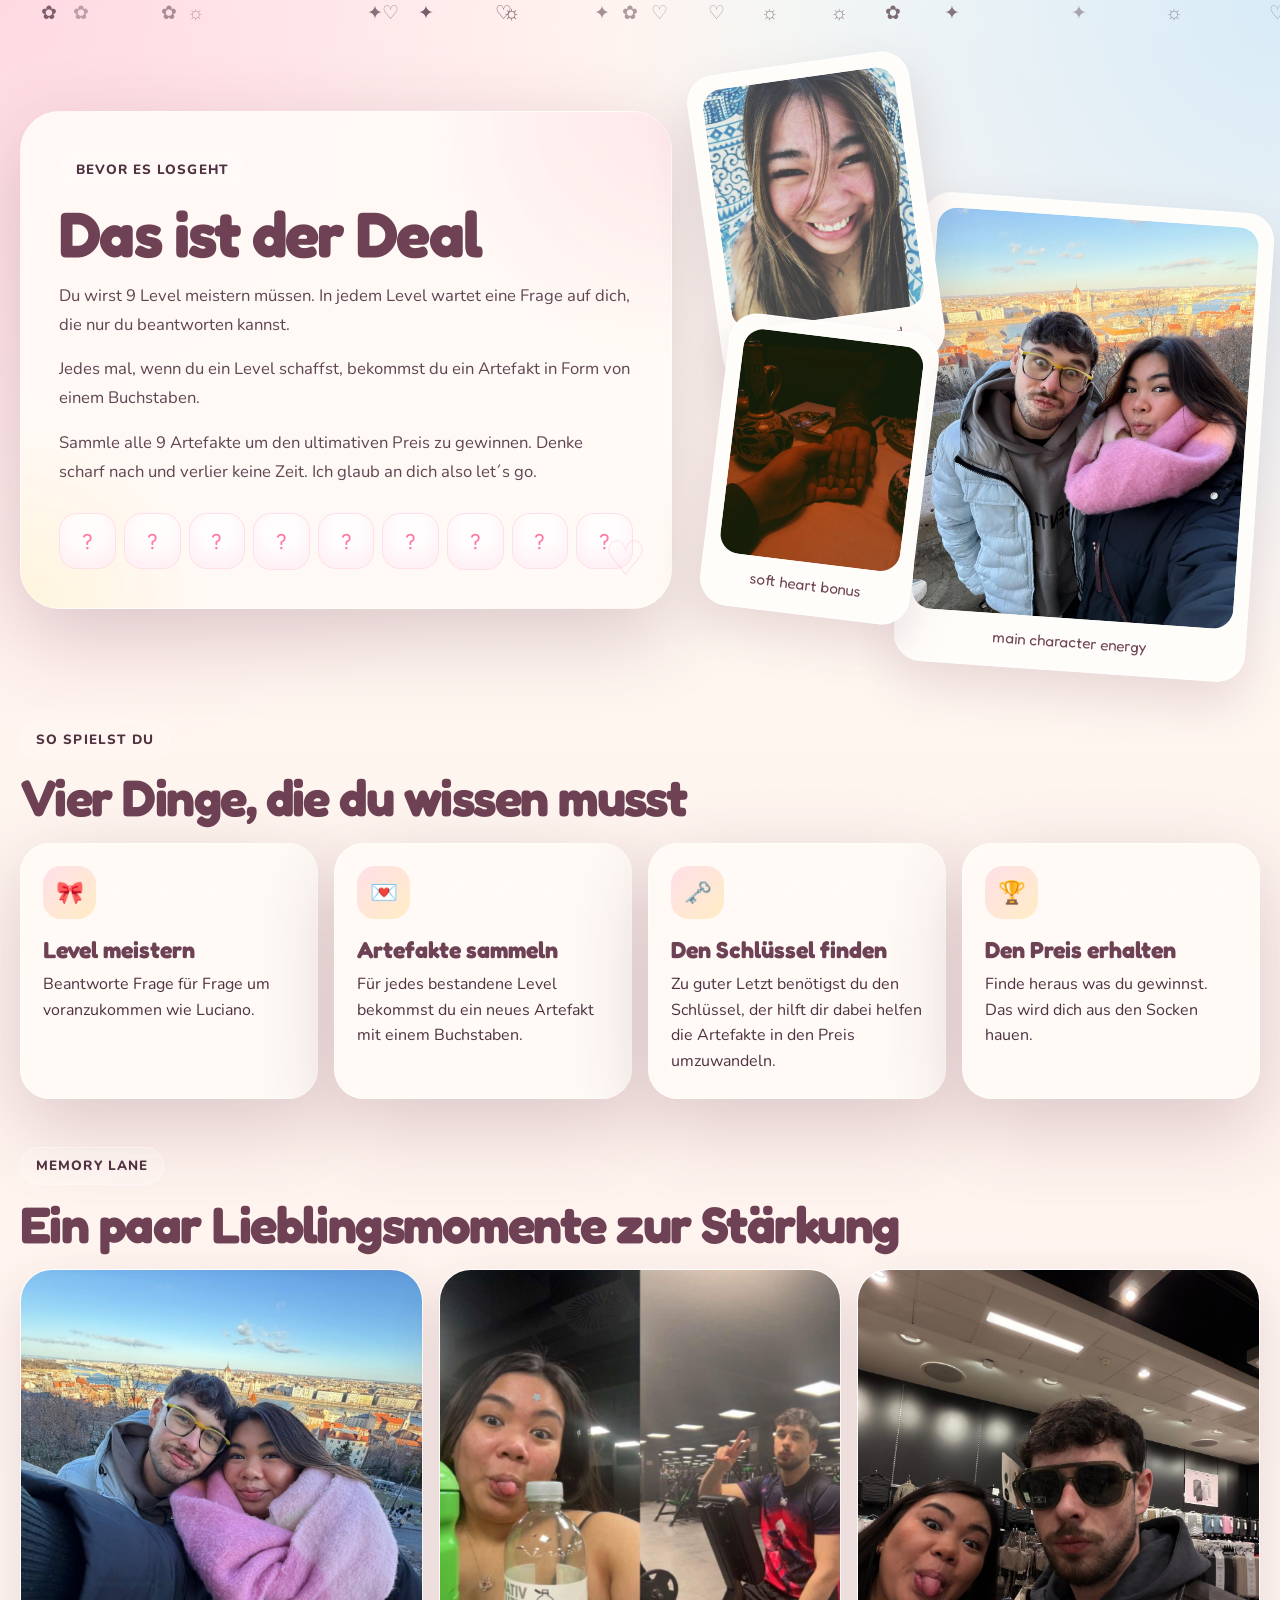
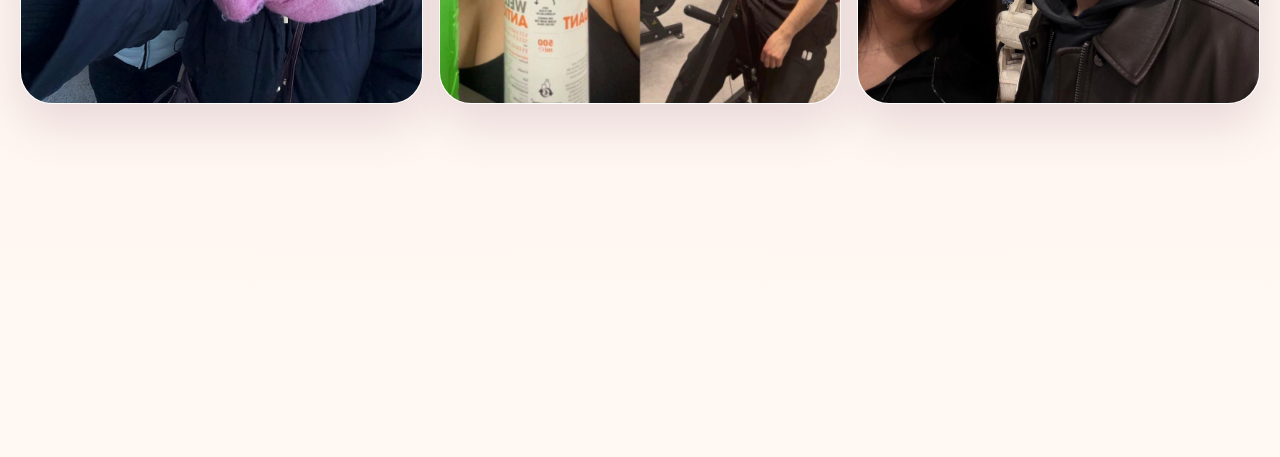
==== commit 428f2fff: "Update explanation.html" ====
--- a/Niklas/explanation.html
+++ b/Niklas/explanation.html
@@ -119,7 +119,7 @@
           </article>
 
           <article class="step-card reveal">
-            <span class="step-icon">✈️</span>
+            <span class="step-icon">🏆</span>
             <h3>Den Preis erhalten</h3>
             <p>
               Finde heraus was du gewinnst. Das wird dich aus den Socken hauen. 
